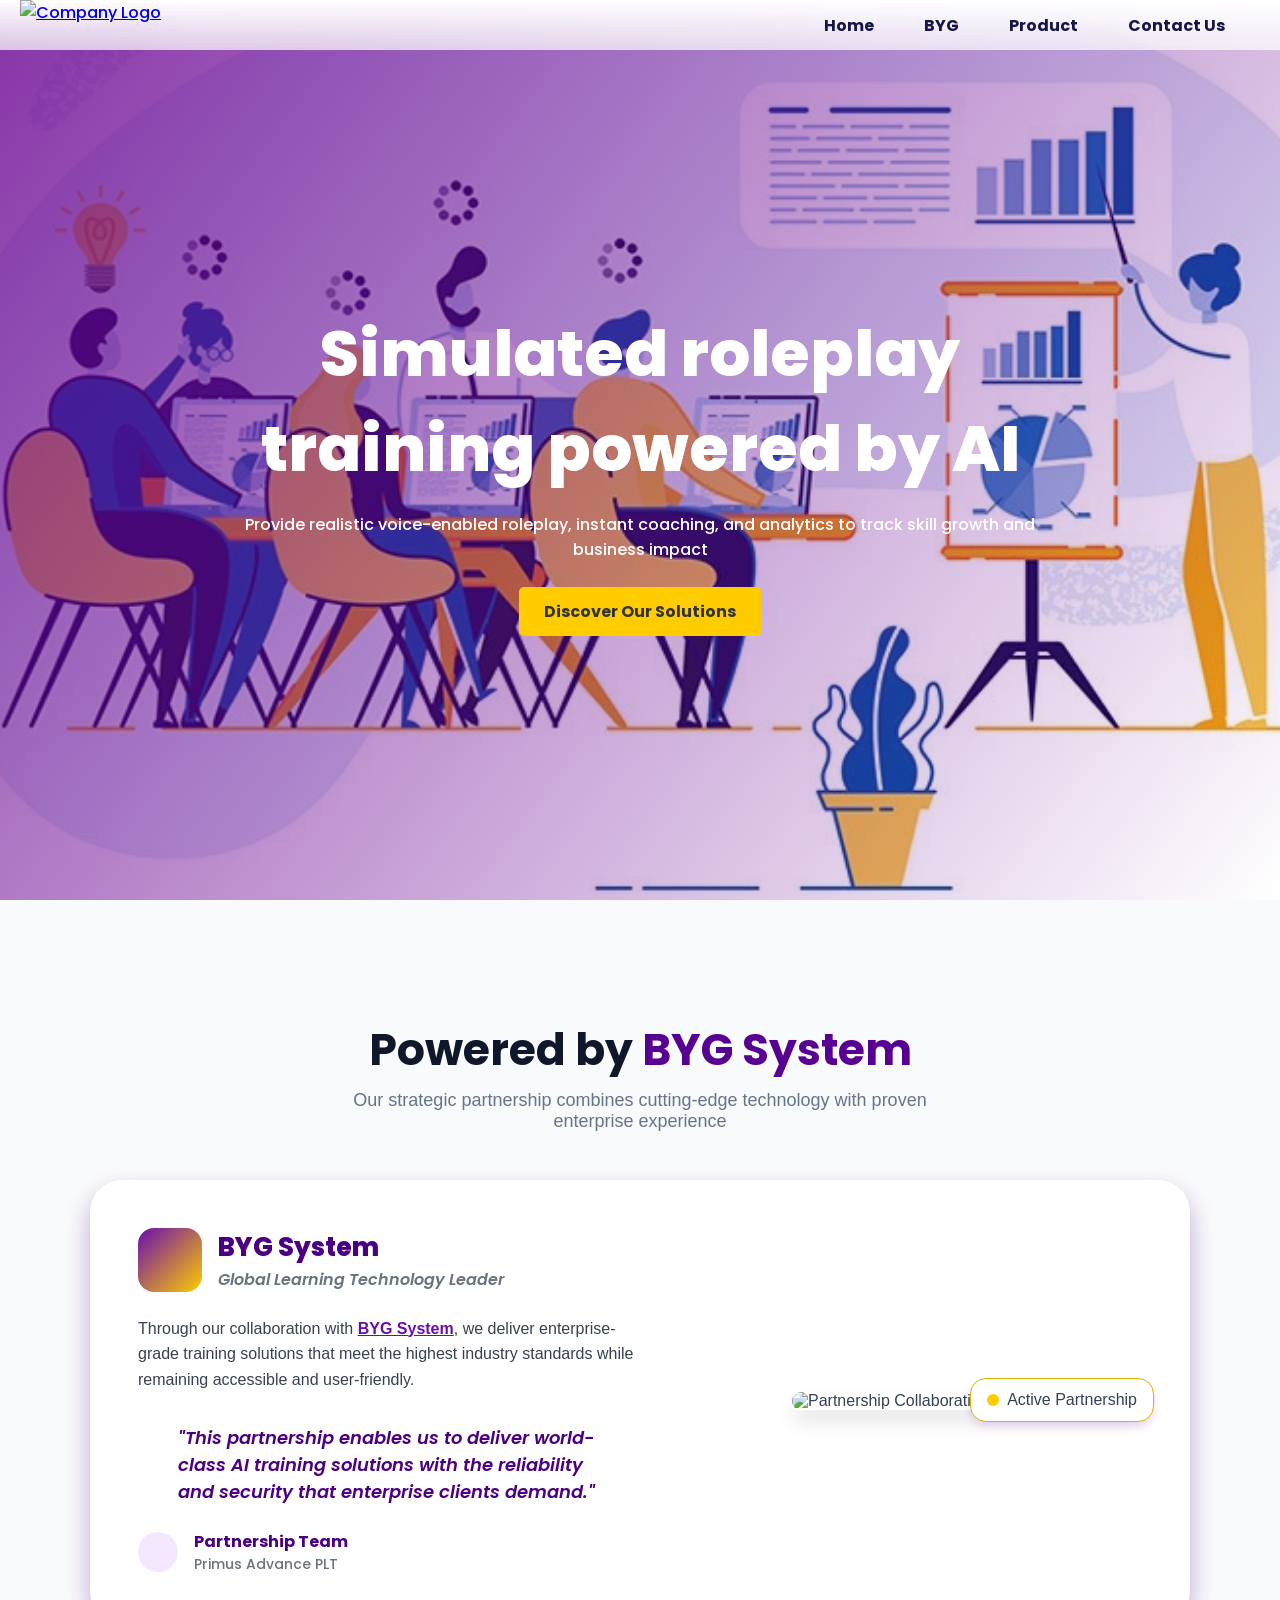
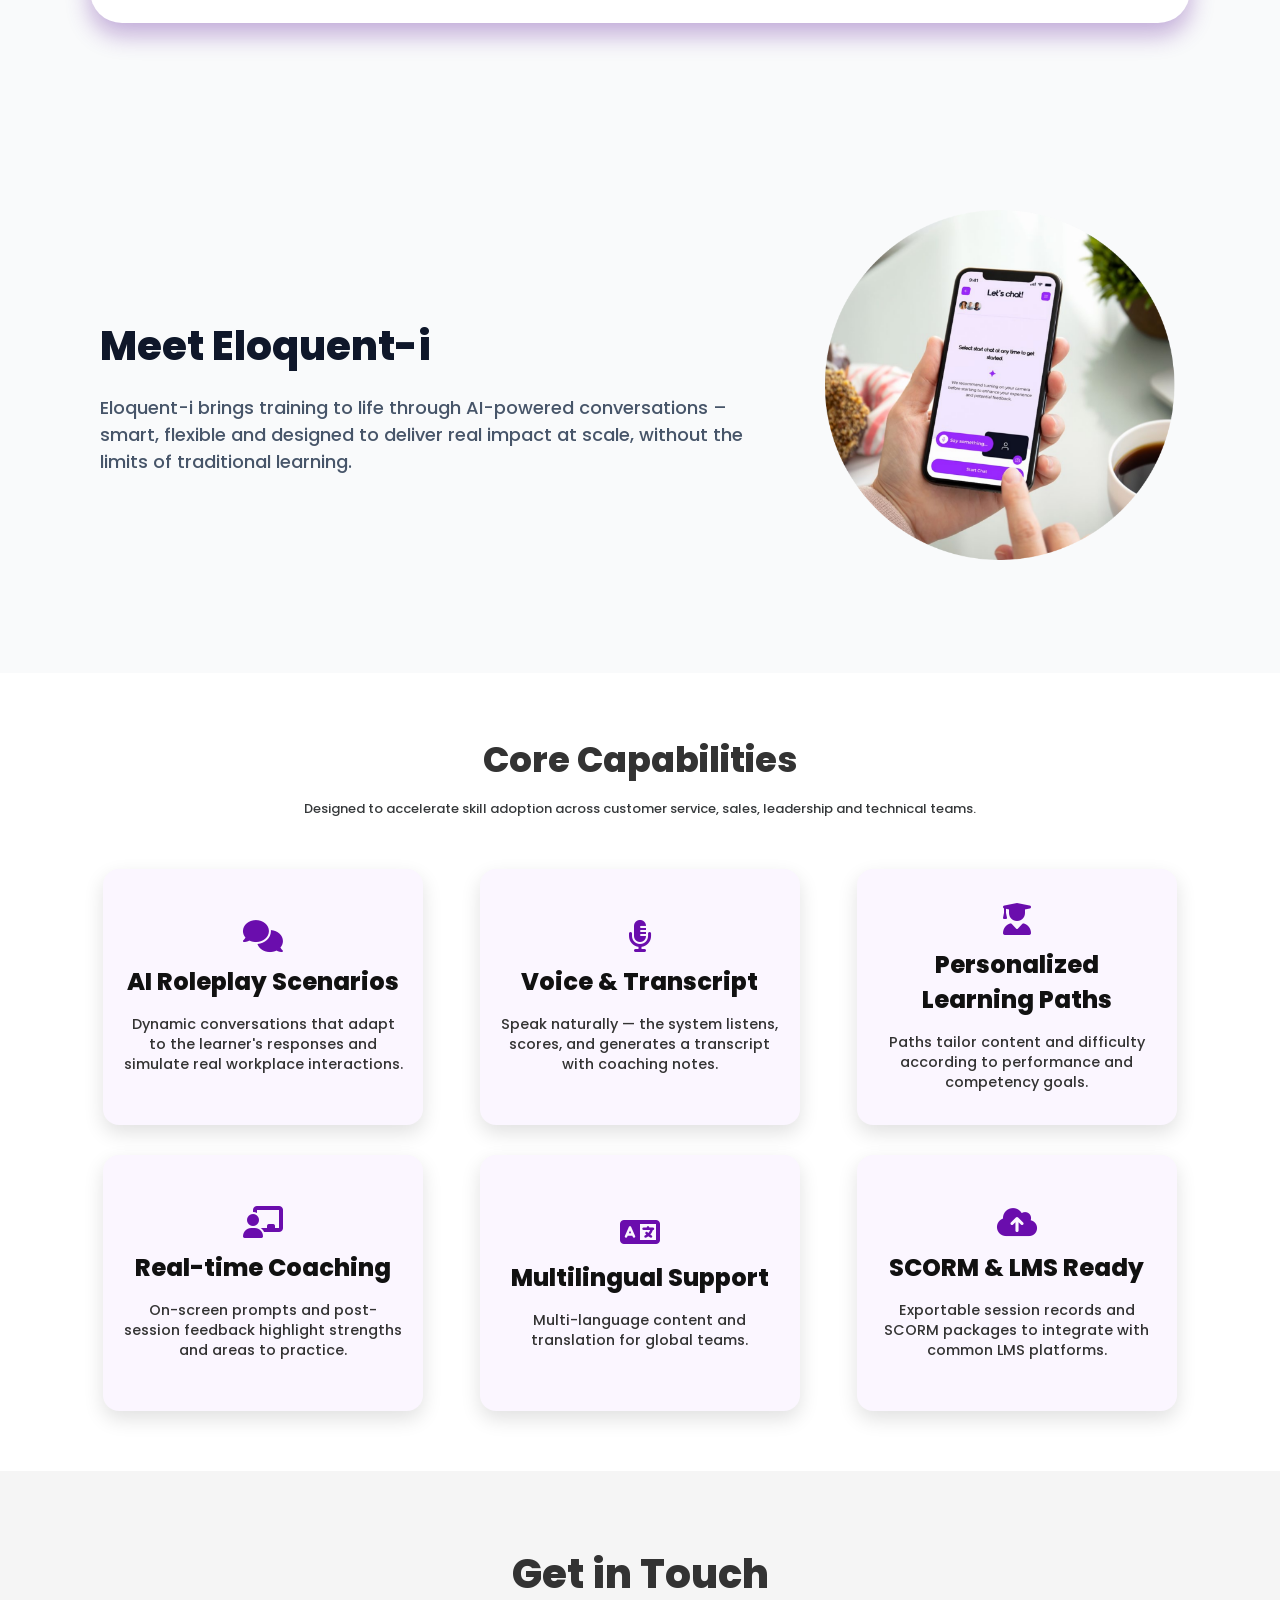
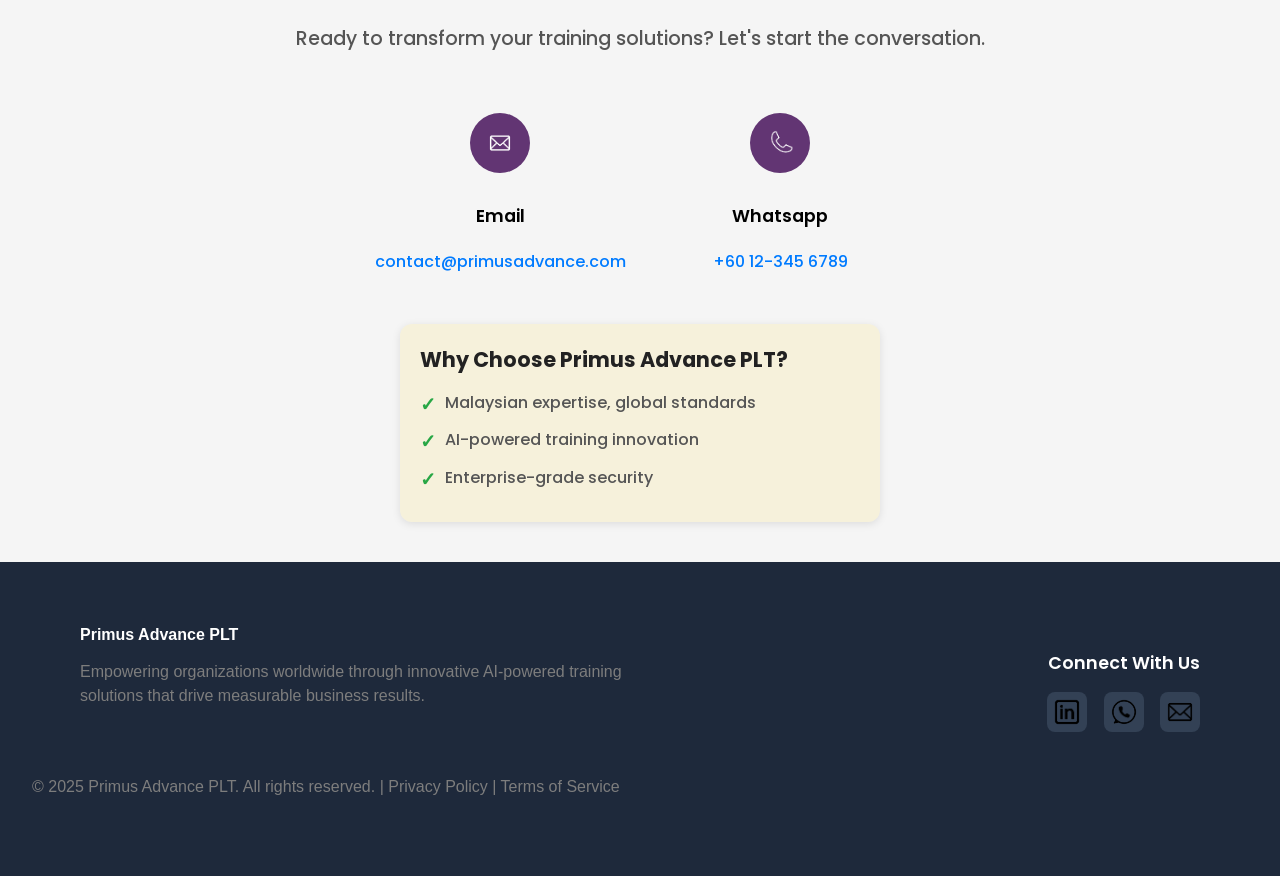
==== index.html @ 2e5776ec "Update" ====
<!DOCTYPE html>
<html lang="en">
<head>
    <meta charset="UTF-8">
    <meta name="viewport" content="width=device-width, initial-scale=1.0">
    <title>Your Company - eLearning Solutions</title>
    <link rel="stylesheet" href="home_styles.css">
    <link href="https://fonts.googleapis.com/css2?family=Poppins:wght@400;600&display=swap" rel="stylesheet">
    <link rel="stylesheet" href="https://cdnjs.cloudflare.com/ajax/libs/font-awesome/6.5.0/css/all.min.css">

</head>
<body>
    <!-- Navigation -->
    <nav class="navbar">
        <div class="logo">
            <a href="#">
            <img src="Images\primus_logo.png" alt="Company Logo">
            </a>
        </div>
        <ul class="nav-links">
            <li><a href="#home">Home</a></li>
            <li><a href="#partner">BYG</a></li>
            <li><a href="#product">Product</a></li>
            <li><a href="#contact">Contact Us</a></li>
        </ul>
        <div class="hamburger">
            <span></span>
            <span></span>
            <span></span>
        </div>
    </nav>


  <!-- Hero Section -->
    <header id="home" class="hero">
        <div class="hero-content">
            <h1>Simulated roleplay training powered by AI</h1>
            <p>Provide realistic voice-enabled roleplay, instant coaching, and analytics to track skill growth and business impact</p>
            <a href="#product" class="btn-primary">Discover Our Solutions</a>
        </div>
    </header>


    <!-- BYG partnership -->
  <section id="partner" class="partnership-section">
  <div class="container">
    <div class="header-content">
      <h2 class="title">Powered by <span class="highlight">BYG System</span></h2>
      <p class="description">Our strategic partnership combines cutting-edge technology with proven enterprise experience</p>
    </div>

    <div class="content-block">
      <div class="content-inner">
        <div class="partner-info">
          <div class="icon-circle">
            <i class="ri-global-line"></i>
          </div>
          <div>
            <h3 class="partner-name">BYG System</h3>
            <p class="partner-tagline">Global Learning Technology Leader</p>
          </div>
        </div>

        <p class="partner-text">
          Through our collaboration with
          <a target="_blank" rel="noopener noreferrer" href="https://bygsystems.com" class="partner-link">BYG System</a>, we deliver enterprise-grade training solutions that meet the highest industry standards while remaining accessible and user-friendly.
        </p>

        <div class="testimonial">
          <blockquote class="testimonial-text">
            "This partnership enables us to deliver world-class AI training solutions with the reliability and security that enterprise clients demand."
          </blockquote>

          <div class="testimonial-author">
            <div class="author-icon">
              <i class="ri-user-line"></i>
            </div>
            <div>
              <div class="author-name">Partnership Team</div>
              <div class="author-company">Primus Advance PLT</div>
            </div>
          </div>
        </div>
      </div>

      <div class="image-block">
        <img
          src="https://readdy.ai/api/search-image?query=Professional%203D%20illustration%20showing%20corporate%20handshake%20with%20floating%20technology%20icons%2C%20global%20network%20connections%2C%20modern%20office%20setting%2C%20clean%20white%20background%2C%20teal%20and%20navy%20color%20scheme%2C%20business%20partnership%20visualization%2C%20floating%20data%20streams%2C%20minimalist%20corporate%20style&amp;width=600&amp;height=500&amp;seq=partnership-corporate&amp;orientation=landscape"
          alt="Partnership Collaboration"
          class="partner-image"
        >
        <div class="active-partnership">
          <div class="pulse"></div>
          <span>Active Partnership</span>
        </div>
      </div>
    </div>
  </div>
</section>


<!-- Product Section-->
<section id="product" class="product section">
    <div class="container">
        <div class="product-descript">
            <div class="product-head">
                <h2>Meet Eloquent-i</h2>
            </div>
            <div class="product-sub">
                <p class="sub">Eloquent-i brings training to life through AI-powered conversations – smart, flexible and designed to deliver real impact at scale, without the limits of traditional learning.​</p>
            </div>
        </div>
       <div class="product-img-block">
            <img class="product-img" src="Images\eloquent-i.png" alt="eloquent-i">
       </div>
    </div>
</section>



  <!-- Services Section -->
  <!-- Add Font Awesome for icons -->
<section id="services" class="section services">
  <div class="container">
    <div class="service_head">
      <h2>Core Capabilities</h2>
      <p class="sub">Designed to accelerate skill adoption across customer service, sales, leadership and technical teams.</p>
    </div>
    <div class="features-grid">
      <article class="feature-card">
        <i class="fa-solid fa-comments icon"></i>
        <h3>AI Roleplay Scenarios</h3>
        <p>Dynamic conversations that adapt to the learner's responses and simulate real workplace interactions.</p>
      </article>

      <article class="feature-card">
        <i class="fa-solid fa-microphone-lines icon"></i>
        <h3>Voice & Transcript</h3>
        <p>Speak naturally — the system listens, scores, and generates a transcript with coaching notes.</p>
      </article>

      <article class="feature-card">
        <i class="fa-solid fa-user-graduate icon"></i>
        <h3>Personalized Learning Paths</h3>
        <p>Paths tailor content and difficulty according to performance and competency goals.</p>
      </article>

      <article class="feature-card">
        <i class="fa-solid fa-chalkboard-teacher icon"></i>
        <h3>Real-time Coaching</h3>
        <p>On-screen prompts and post-session feedback highlight strengths and areas to practice.</p>
      </article>

      <article class="feature-card">
        <i class="fa-solid fa-language icon"></i>
        <h3>Multilingual Support</h3>
        <p>Multi-language content and translation for global teams.</p>
      </article>

      <article class="feature-card">
        <i class="fa-solid fa-cloud-arrow-up icon"></i>
        <h3>SCORM & LMS Ready</h3>
        <p>Exportable session records and SCORM packages to integrate with common LMS platforms.</p>
      </article>
    </div>
  </div>
</section>


  <!-- Contact Section -->
<section id="contact" class="contact-section">
  <div class="container">

    <!-- Title -->
    <div class="contact-header">
      <h2 class="contact-title">Get in Touch</h2>
      <p class="contact-subtitle">Ready to transform your training solutions? Let's start the conversation.</p>
    </div>

    <div class="contact-content">

      <!-- Top: Icon + Contact Info -->
      <div class="contact-info-top">

        <!-- Email -->
        <div class="contact-item">
            <div class="contact-icon">
                <img src="Images\Email.png" alt="Contact Icon" class="mail-icon">
            </i>
          </div>
            <h3 class="contact-item-title">Email</h3>
            <a href="mailto:contact@primusadvance.com" class="contact-link">contact@primusadvance.com</a>
        </div>

        <!-- Phone -->
        <div class="contact-item">
            <div class="contact-icon">
                <img src="Images\Phone.png" alt="Phone Icon">
            </div>
            <h3 class="contact-item-title">Whatsapp</h3>
            <a href="Images\Whatsapp.png" class="contact-link">+60 12-345 6789</a>
        </div>
      </div>

      <!-- Bottom: Why Choose Card -->
      <div class="why-choose-card">
        <h3 class="why-choose-title">Why Choose Primus Advance PLT?</h3>
        <ul class="why-choose-list">
          <li>Malaysian expertise, global standards</li>
          <li>AI-powered training innovation</li>
          <li>Enterprise-grade security</li>
        </ul>
      </div>

    </div>
  </div>
</section>



<!-- Footer -->
<footer class="footer">
  <div class="footer-top">
    <div class="footer-left">
      <div class="company-name">Primus Advance PLT</div>
      <p class="company-desc">
        Empowering organizations worldwide through innovative AI-powered training solutions that drive measurable business results.
      </p>
    </div>

    <div class="footer-right">
      <h4 class="footer-title">Connect With Us</h4>
      <div class="social-links">
        <a target="_blank" href="https://linkedin.com/company/primusadvance" aria-label="LinkedIn">
          <img src="Images\LinkedIn.png" alt="LinkedIn" class="social-icon" />
        </a>
        <a target="_blank" href="https://wa.me/60123456789" aria-label="WhatsApp">
          <img src="Images\Whatsapp.png" alt="WhatsApp" class="social-icon" />
        </a>
        <a href="mailto:contact@primusadvance.com" aria-label="Email">
          <img src="Images\Email.png" alt="Email" class="social-icon" />
        </a>
      </div>
    </div>
  </div>

  <div class="footer-bottom">
    <p>© 2025 Primus Advance PLT. All rights reserved. | Privacy Policy | Terms of Service</p>
  </div>
</footer>

  <script>
    const hamburger = document.querySelector('.hamburger');
    const navLinks = document.querySelector('.nav-links');

    hamburger.addEventListener('click', () => {
    navLinks.classList.toggle('active');
    });

    document.querySelectorAll('.feature-card').forEach(card => {
        const learnMore = card.querySelector('.learn-more');
        const learnLess = card.querySelector('.learn-less');

        learnMore.addEventListener('click', e => {
        e.preventDefault();
        card.classList.add('flipped');
        });

        learnLess.addEventListener('click', e => {
        e.preventDefault();
        card.classList.remove('flipped');
        });
    });
    </script>

</body>
</html>
---- home_styles.css ----
:root{
  --purple: #6a0dad;
  --yellow: #ffcc00;
  --white: #ffffff;
  --grey-light: #f5f5f5;
  --grey-dark: #333333;

  --font-heading: 'Poppins', sans-serif;
  --font-body: 'Poppins', sans-serif;
  --card:#0b1220;
  --muted:#36393b;
  --glass: rgba(255,255,255,0.03);
  font-family: 'Poppins', 'Segoe UI', Tahoma, Geneva, Verdana, sans-serif;
}

body {
  font-family: var(--font-body);
  font-weight: 500;
  background-color: var(--white);
  color: var(--grey-dark);
  margin: 0;
}

h1, h2, h3, h4, h5, h6 {
  font-family: var(--font-heading);
  font-weight: 800;
}

p {
  font-weight: 500;
}


.navbar {
  position: fixed;
  top: 0;
  left: 0;
  width: 100%;
  background: linear-gradient(180deg, rgba(255, 255, 255, 1.0), rgba(255, 255, 255, 0.7));
  backdrop-filter: blur(3px);
  padding: 0px 20px;
  display: flex;
  align-items: center;
  justify-content: space-between; /* space between logo & menu */
  z-index: 1000;
}

/* Logo styles */
.logo img {
  height: 50px; /* adjust size */
  display: block;
}

/* Navigation links */
.nav-links {
  list-style: none;
  display: flex;
  padding-right: 50px;
  margin: 0px;
}

.nav-links li {
  margin-left: 10px;
  margin-right: 10px;
}

.nav-links a {
  color: rgb(21, 21, 71);
  text-decoration: none;
  font-weight: bold;
  transition: color 0.3s;
  
  display: inline-block;    /* or block */
  padding: 10px 15px;       /* increase clickable area */
  border-radius: 4px;       /* optional, for nicer hover */
}

.nav-links a:hover {
  color: #5537ff;
}

.hamburger {
  display: none;
  flex-direction: column;
  cursor: pointer;
  gap: 5px;
}

.hamburger span {
  display: block;
  width: 50px;
  height: 3px;
  background-color: rgb(21, 21, 71);
  border-radius: 2px;
}

.hero {
  height: 100vh; /* Full screen height */
  background: url('Images/header.jpg') no-repeat center center/cover; /* Background image */
  display: flex;
  align-items: center; /* Center vertically */
  justify-content: center; /* Center horizontally */
  text-align: center;
  position: relative;
  color: white;
}

/* Optional: dark overlay to make text stand out */
.hero::before {
  content: "";
  position: absolute;
  top: 0; left: 0;
  width: 100%;
  height: 100%;
  background: linear-gradient(127deg, rgba(104, 0, 145, 0.8), rgba(255, 255, 255, 0)); /* semi-transparent black */
}

/* Content inside hero */
.hero-content {
  position: relative; /* so it appears above the overlay */
  z-index: 1;
  max-width: 800px;
  padding: 20px;
}

.hero h1 {
  font-size: 4rem;
  margin-bottom: 15px;
}

.hero p {
  font-size: 1.0rem;
  margin-bottom: 25px;
}

.btn-primary {
  display: inline-block;
  padding: 12px 25px;
  background: #ffcc00;
  color: #333;
  font-weight: bold;
  text-decoration: none;
  border-radius: 5px;
  transition: background 0.3s;
}

.btn-primary:hover {
  background: #ffdb4d;
}

.section {
  padding: 60px 40px;
}

.partnership-section {
  padding: 5rem 2rem;
  background-color: #f9fafb; /* light gray */
  font-family: Arial, sans-serif;
  color: #334155; /* slate-700 */
}

.container {
  max-width: 1100px;
  margin: 0 auto;
}

.header-content {
  text-align: center;
  margin-bottom: 3rem;
}

.title {
  font-size: 2.75rem;
  font-weight: 700;
  color: #0f172a; /* slate-900 */
  margin-bottom: 0.5rem;
}

.highlight {
  color: #570091; /* teal-500 */
}

.description {
  font-size: 1.125rem;
  color: #64748b; /* slate-500 */
  max-width: 600px;
  margin: 0 auto;
}

.content-block {
  background: white;
  border-radius: 2rem;
  box-shadow: 0 12px 24px rgba(79, 5, 144, 0.32);
  padding: 3rem;
  
  display: flex;           /* Make children align horizontally */
  gap: 3rem;
  align-items: center;     /* Vertically center items */
  justify-content: space-between;
  flex-wrap: wrap;         /* Wrap on smaller screens */
  transition: transform 0.3s ease, box-shadow 0.3s ease
}

.content-inner {
  flex: 1 1 60%;           /* Text side: take about 55% width */
  min-width: 300px;        /* Prevent too narrow */
}

.content-block:hover {
  transform: translateY(-10px);
  box-shadow: 0 20px 40px rgba(255, 201, 8, 0.3);
}

/* Partner Info */
.partner-info {
  display: flex;
  align-items: center;
  gap: 1rem;
  margin-bottom: 1.5rem;
  font-family: 'Poppins', sans-serif;
}

.icon-circle {
  background: linear-gradient(135deg, #6a0dad 0%, #ffcc00 100%); /* Purple to Yellow gradient */
  color: white;
  border-radius: 1rem;
  width: 64px;
  height: 64px;
  display: flex;
  align-items: center;
  justify-content: center;
  font-size: 1.75rem;
}

.partner-name {
  font-weight: 800; /* thicker font */
  font-size: 1.6rem;
  color: #4b0082; /* deep purple */
  margin: 0;
}

.partner-tagline {
  margin: 0;
  color: #6b7280; /* greyish */
  font-weight: 600;
  font-style: italic;
}

/* Text */
.partner-text {
  color: #374151; /* dark grey */
  font-size: 1rem;
  line-height: 1.6;
  max-width: 500px;
  font-weight: 500;
}

.partner-link {
  color: var(--purple); /* bright yellow */
  font-weight: 700;
  text-decoration: underline;
  transition: color 0.3s ease;
}

.partner-link:hover {
  color: var(--yellow); /* darker yellow on hover */
}

/* Testimonial */
.testimonial {
  margin-top: 2rem;
  max-width: 500px;
  font-family: 'Poppins', sans-serif;
}

.testimonial-text {
  font-style: italic;
  font-size: 1.125rem;
  color: #4b0082;
  margin-bottom: 1.5rem;
  font-weight: 600;
}

.testimonial-author {
  display: flex;
  align-items: center;
  gap: 1rem;
}

.author-icon {
  width: 40px;
  height: 40px;
  background-color: #f3e8ff; /* pale purple */
  border-radius: 50%;
  color: #6a0dad;
  display: flex;
  align-items: center;
  justify-content: center;
  font-size: 1.25rem;
}

.author-name {
  font-weight: 700;
  color: #4b0082;
}

.author-company {
  color: #6b7280;
  font-size: 0.875rem;
  font-weight: 500;
}

/* Image block */
.image-block {
  flex: 1 1 40%;           /* Image side: about 40% width */
  max-width: 350px;
  position: relative;
  border-radius: 2rem;
  box-shadow: 0 12px 20px rgba(0,0,0,0.1);
}


.partner-image {
  width: 100%;
  height: auto;
  display: block;
  object-fit: cover;
  border-radius: 2rem;
}

/* Active partnership badge */
.active-partnership {
  position: absolute;
  bottom: -12px;
  right: -12px;
  background: white;
  border-radius: 1rem;
  border: 1px solid #d8b600; /* yellowish border */
  padding: 0.75rem 1rem;
  display: flex;
  align-items: center;
  gap: 0.5rem;
  box-shadow: 0 4px 8px rgba(106, 13, 173, 0.15);
}

.pulse {
  width: 12px;
  height: 12px;
  background-color: #ffcc00; /* yellow pulse */
  border-radius: 50%;
  animation: pulse 2s infinite;
}


@keyframes pulse {
  0%, 100% {
    transform: scale(1);
    opacity: 1;
  }
  50% {
    transform: scale(1.6);
    opacity: 0.6;
  }
}

.product.section {
  height: 50vh; /* half viewport height */
  display: flex;
  align-items: center; /* vertically center content */
  background: #f9fafb; /* light background for contrast */
  color: #1f2937; /* dark slate */
}

.product .container {
  display: flex;
  width: 90%;
  max-width: 1100px;
  margin: 0 auto;
  gap: 2rem;
  height: 100%;
  align-items: center;
}

/* Description on the left */
.product-descript {
  flex: 1;
}

.product-head h2 {
  font-size: 2.5rem;
  margin-bottom: 0.75rem;
  color: #0f172a;
}

.product-sub .sub {
  font-size: 1.125rem;
  color: #475569;
  line-height: 1.5;
  text-align: left;
}

/* Image on the right */
.product-img {
  flex: 1;
  max-height: 350px;
  object-fit: contain;
  border-radius: 1rem;

  width: 100%;      /* Make image take full container width */
  height: auto;     /* Maintain aspect ratio */
}

/* Responsive for smaller screens */
@media (max-width: 768px) {
  .product-img {
    max-height: 200px;  /* Smaller max height on small screens */
    border-radius: 0.5rem;

  }

  /* If the container is flex, you might want to stack content vertically */
  .product-img-block {
    margin-top: 1rem;  /* spacing when stacked */
  }
}

.service_head{
  margin: 0px 15px 50px 15px
}
.services h2{font-size:35px;margin:0 0 6px;text-align: center;}
.sub{color:var(--muted);margin-bottom:18px;text-align: center;font-size: small;}
.features-grid {
  display: grid;
  grid-template-columns: repeat(3, 1fr);
  gap: 30px;
  justify-items: center;
}
/* Tablet */
@media (max-width: 1024px) {
  .features-grid {
    grid-template-columns: repeat(2, 1fr);
  }
}

/* Phone */
@media (max-width: 640px) {
  .features-grid {
    grid-template-columns: 1fr;
  }
}
.feature-card {
  width: 280px;
  aspect-ratio: 1 / 0.7;
  background: #fbf6ff;
  border-radius: 16px;
  box-shadow: 0 8px 20px rgba(0, 0, 0, 0.12);
  padding: 30px 20px;
  display: flex;
  flex-direction: column;
  justify-content: center;
  align-items: center;
  text-align: center;
  user-select: none;
  cursor: default;
  transition: box-shadow 0.3s ease, transform 0.3s ease;
}

.feature-card:hover {
  background: linear-gradient(127deg, #e2c3fcae, rgba(248, 237, 255, 0.582));
  box-shadow: 0 12px 28px rgba(0, 0, 0, 0.2);
  transform: translateY(-8px);
}

.icon {
  font-size: 2rem;
  color: #6a0dad; /* Purple tone to match your theme */
  margin-bottom: 12px;
}

.feature-card h3 {
  margin: 0 0 15px 0;
  font-size: 1.5rem;
  color: #111;
}

.feature-card p {
  margin: 0;
  font-size: 0.9rem;
  color: #333;
  line-height: 1.4;
}

.process ol {
  max-width: 600px;
  margin: 0 auto;
}
.contact-section {
  color: #333;
  padding: 40px 0px;
  width:100%;
  margin: 0;
  background-color: #f5f5f5;
}

.contact-header {
  text-align: center;
  margin-bottom: 40px;
}

.contact-title {
  font-size: 2.5rem;
  margin-bottom: 10px;
}

.contact-subtitle {
  font-size: 1.2rem;
  color: #555;
}

.contact-content {
  display: flex;
  flex-direction: column;
  gap: 30px;
}

/* Top: Icon + Contact Info */
.contact-info-top {
  display: flex;
  align-items: center;
  gap: 40px;
  flex-wrap: wrap;
  justify-content: center;
}

.contact-main-icon {
  width: 80px;
  height: 80px;
  border-radius: 50%;
  object-fit: cover;
  border: 3px solid #ccc;
}

/* Contact items inline */
.contact-item {
  display: flex;
  align-items: center;
  gap: 15px;
  min-width: 200px;
}

.contact-item {
  display: flex;
  flex-direction: column;
  align-items: center; /* centers everything horizontally */
  text-align: center;
  padding: 20px;
  border-radius: 10px;
  width: 200px; /* optional fixed width */
}

.contact-icon {
  background-color: #3a004fc8; /* match card bg */
  display: flex;
  justify-content: center;
  align-items: center;
  width: 60px;
  height: 60px;
  border-radius: 50%;
  margin-bottom: 10px;
}

.contact-icon img {
  width: 50px;
  height: 50px;
}

.contact-item-title {
  margin: 5px 0;
  font-weight: 600;
  font-size: 1.1rem;
  color: rgb(0, 0, 0);
}

.contact-link {
  color: #007BFF;
  text-decoration: none;
  font-weight: 500;
}

.contact-link:hover {
  text-decoration: underline;
}



/* Bottom: Why choose card */
.why-choose-card {
  background: #ffcc001b;
  border-radius: 12px;
  padding: 20px;
  box-shadow: 0 2px 8px rgba(0,0,0,0.1);
  width: 40%;
  position: relative;
  align-self: center;
}

.why-choose-title {
  margin-top: 0;
  margin-bottom: 15px;
  font-size: 1.3rem;
  font-weight: 700;
  color: #222;
}

.why-choose-list {
  list-style: none;
  padding-left: 0;
  margin: 0;
  font-size: 1rem;
  color: #555;
  line-height: 1.6;
}

.why-choose-list li {
  margin-bottom: 12px;
  position: relative;
  padding-left: 25px;
}

.why-choose-list li::before {
  content: "✓";
  position: absolute;
  left: 0;
  top: 0;
  color: #28a745;
  font-weight: bold;
  font-size: 1.2rem;
}

/* Responsive */
@media (max-width: 768px) {
  .contact-info-top {
    flex-direction: column;
    align-items: center;
  }
}



.footer {
  background-color: #1e293b; /* dark slate */
  color: white;
  padding: 4rem 2rem;
  font-family: Arial, sans-serif;
}

.footer-top {
  display: flex;
  justify-content: space-between;
  align-items: flex-start;
  max-width: 1200px;
  margin: 0 3rem 2rem 3rem;
  gap: 2rem;
}

.footer-left {
  max-width: 600px;
}

.company-name {
  font-size: 1rem;
  font-weight: bold;
  margin-bottom: 0.75rem;
}

.company-desc {
  color: #94a3b8; /* lighter slate */
  line-height: 1.5;
}

.footer-right {
  text-align: right;
}

.footer-title {
  font-size: 1.1rem;
  font-weight: 600;
  margin-bottom: 1rem;
}

.social-links a {
  display: inline-flex;
  align-items: center;
  justify-content: center;
  width: 40px;
  height: 40px;
  margin-left: 0.75rem;
  background-color: #334155; /* slate-700 */
  border-radius: 8px;
  color: white;
  text-decoration: none;
  font-size: 1.25rem;
  transition: background-color 0.3s;
}

.social-links a:hover {
  background-color: #6a0dad; /* purple */
  color: white;
}

.social-icon {
  width: 60px;       /* smaller icon to fit inside the 40x40 box */
  height: 60px;
  object-fit: contain;
  filter: invert(1); /* white icons inside dark background */
}

  .footer p{
    color:#7d7d7d;
  }

/* Responsive fixes for smaller devices */
@media (max-width: 1024px) {
  .footer-top {
    flex-direction: column;
    align-items: center;
    margin: 0 1rem 2rem 1rem;
  }
  .footer-right {
    text-align: center;
    width: 100%;
  }
}

@media (max-width: 640px) {
  .footer-left, .footer-right {
    max-width: 100%;
    text-align: center;
  }
  .company-name {
    font-size: 0.9rem;
  }
  .footer-title {
    font-size: 1rem;
  }
  .social-links a {
    width: 35px;
    height: 35px;
    font-size: 1rem;
  }
}

/* Responsive tweaks added for mobile and tablet below */

/* Tablet screens */
@media (max-width: 1024px) {


  /* Hero text size smaller */
  .hero h1 {
    font-size: 3rem;
  }
  .hero p {
    font-size: 0.9rem;
  }

  /* Content block stacks vertically */
  .content-block {
    flex-direction: column;
    padding: 2rem;
  }
  .content-inner, .image-block {
    flex: unset;
    max-width: 100%;
  }
  .image-block {
    max-width: 100%;
    margin-top: 1.5rem;
  }

  /* Partnership section padding */
  .partnership-section {
    padding: 3rem 1.5rem;
  }

  /* Features grid 2 columns */
  .features-grid {
    grid-template-columns: repeat(2, 1fr);
  }

  /* Why choose card width */
  .why-choose-card {
    width: 60%;
  }

  /* Footer - stack footer top */
  .footer-top {
    flex-direction: column;
    align-items: center;
    margin: 0 1rem 2rem 1rem;
    gap: 1.5rem;
  }
  .footer-right {
    text-align: center;
    width: 100%;
  }
}

/* Mobile phones */
@media (max-width: 640px) {


  /* Hero text smaller */
  .hero h1 {
    font-size: 2.5rem;
  }
  .hero p {
    font-size: 0.85rem;
  }
  .hero-content {
    padding: 10px;
    max-width: 90%;
  }

  .title{
    font-size:2rem;
  }

  /* Content block stacks vertical */
  .content-block {
    flex-direction: column;
    padding: 1.5rem;
    gap: 1.5rem;
  }
  .content-inner, .image-block {
    flex: unset;
    max-width: 100%;
  }
  .image-block {
    max-width: 100%;
    margin-top: 1rem;
  }

  /* Partnership padding */
  .partnership-section {
    padding: 2rem 1rem;
  }

  .product-head h2{
    font-size: 2rem;
  }

  .product.section{
    height: 70vh;
  }

  /* Features grid 1 column */
  .features-grid {
    grid-template-columns: 1fr;
  }

  /* Feature card width */
  .feature-card {
    width: 90%;
  }

  /* Product image adjustments */
  .product-img {
    max-height: 180px;
    border-radius: 0.5rem;
  }

  /* Product container stack */
  .product .container {
    flex-direction: column;
    gap: 0.5rem;
  }

  /* Why choose card full width */
  .why-choose-card {
    width: 100%;
  }

  /* Contact content spacing */
  .contact-content {
    gap: 20px;
  }

.contact-title {
    font-size: 2.0rem;

}

.contact-subtitle {
    font-size: 1.0  rem;

}

  /* Contact info top stack vertically */
  .contact-info-top {
    flex-direction: column;
    align-items: center;
    gap: 20px;
  }

  /* Footer - stack items vertically, center */
  .footer-top {
    flex-direction: column;
    align-items: center;
    margin: 0 1rem 2rem 1rem;
    gap: 1rem;
  }
  .footer-left, .footer-right {
    max-width: 100%;
    text-align: center;
  }

  /* Reduce font sizes for footer */
  .company-name {
    font-size: 0.9rem;
  }
  .footer-title {
    font-size: 1rem;
  }
  .social-links a {
    width: 35px;
    height: 35px;
    font-size: 1rem;
  }

  .footer p{
    color:#7d7d7d;
  }
}



/* Scroll padding offset for fixed navbar on mobile */
@media (max-width: 640px) {
  html {
    scroll-padding-top: 70px; /* offset fixed navbar height */
  }
}


/* Responsive styles */
@media (max-width: 640px) {
  .nav-links {
    position: fixed;
    top: 70px; /* below navbar */
    right: 0;
    background: linear-gradient(180deg, rgba(255, 255, 255, 0.95), rgba(255, 255, 255, 0.85));
    backdrop-filter: blur(3px);
    width: 200px;
    flex-direction: column;
    padding: 20px;
    gap: 15px;
    transform: translateX(100%);
    transition: transform 0.3s ease-in-out;
    box-shadow: -2px 0 8px rgba(0,0,0,0.1);
    z-index: 999;
    border-left: 1px solid #ddd;
  }

  .nav-links.active {
    transform: translateX(0);
  }

  .nav-links li {
    margin: 0;
  }

  .hamburger {
    display: flex;
  }

  .nav-links a {
    width:100%;
  }
}
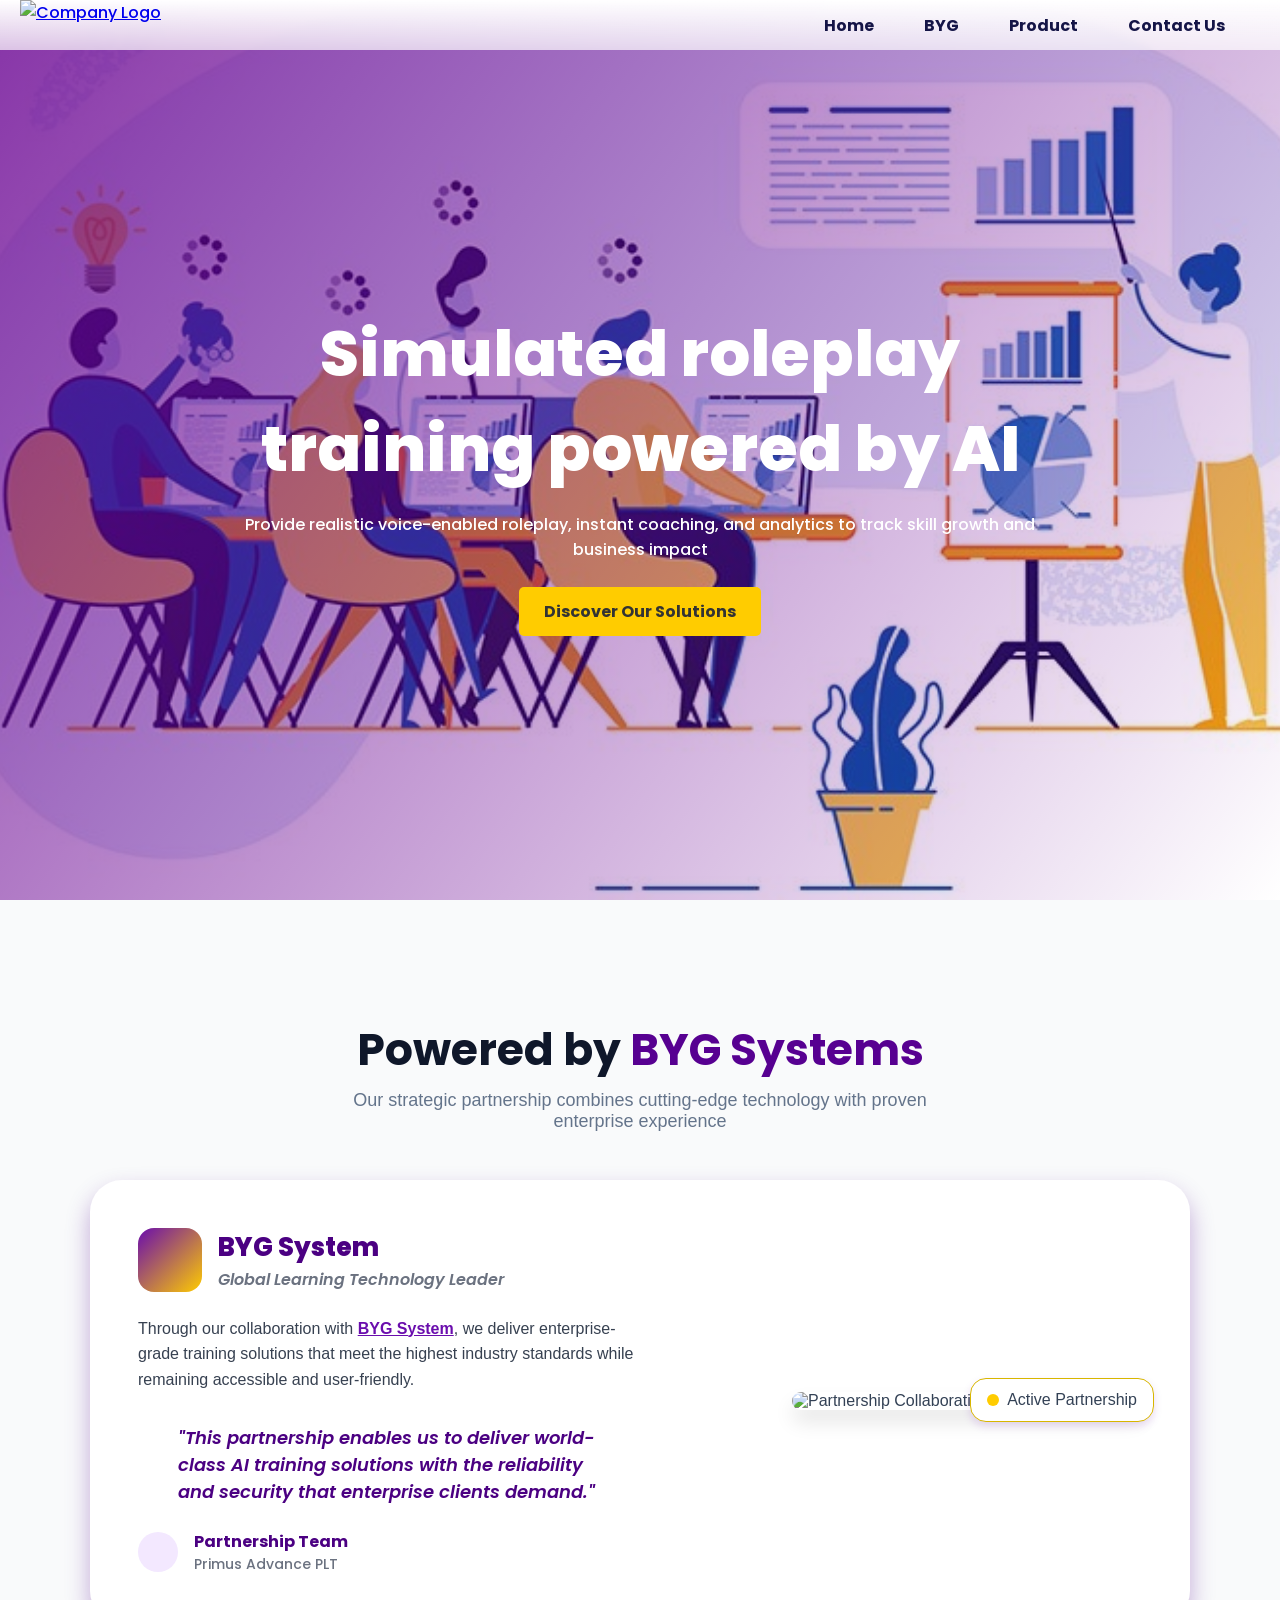
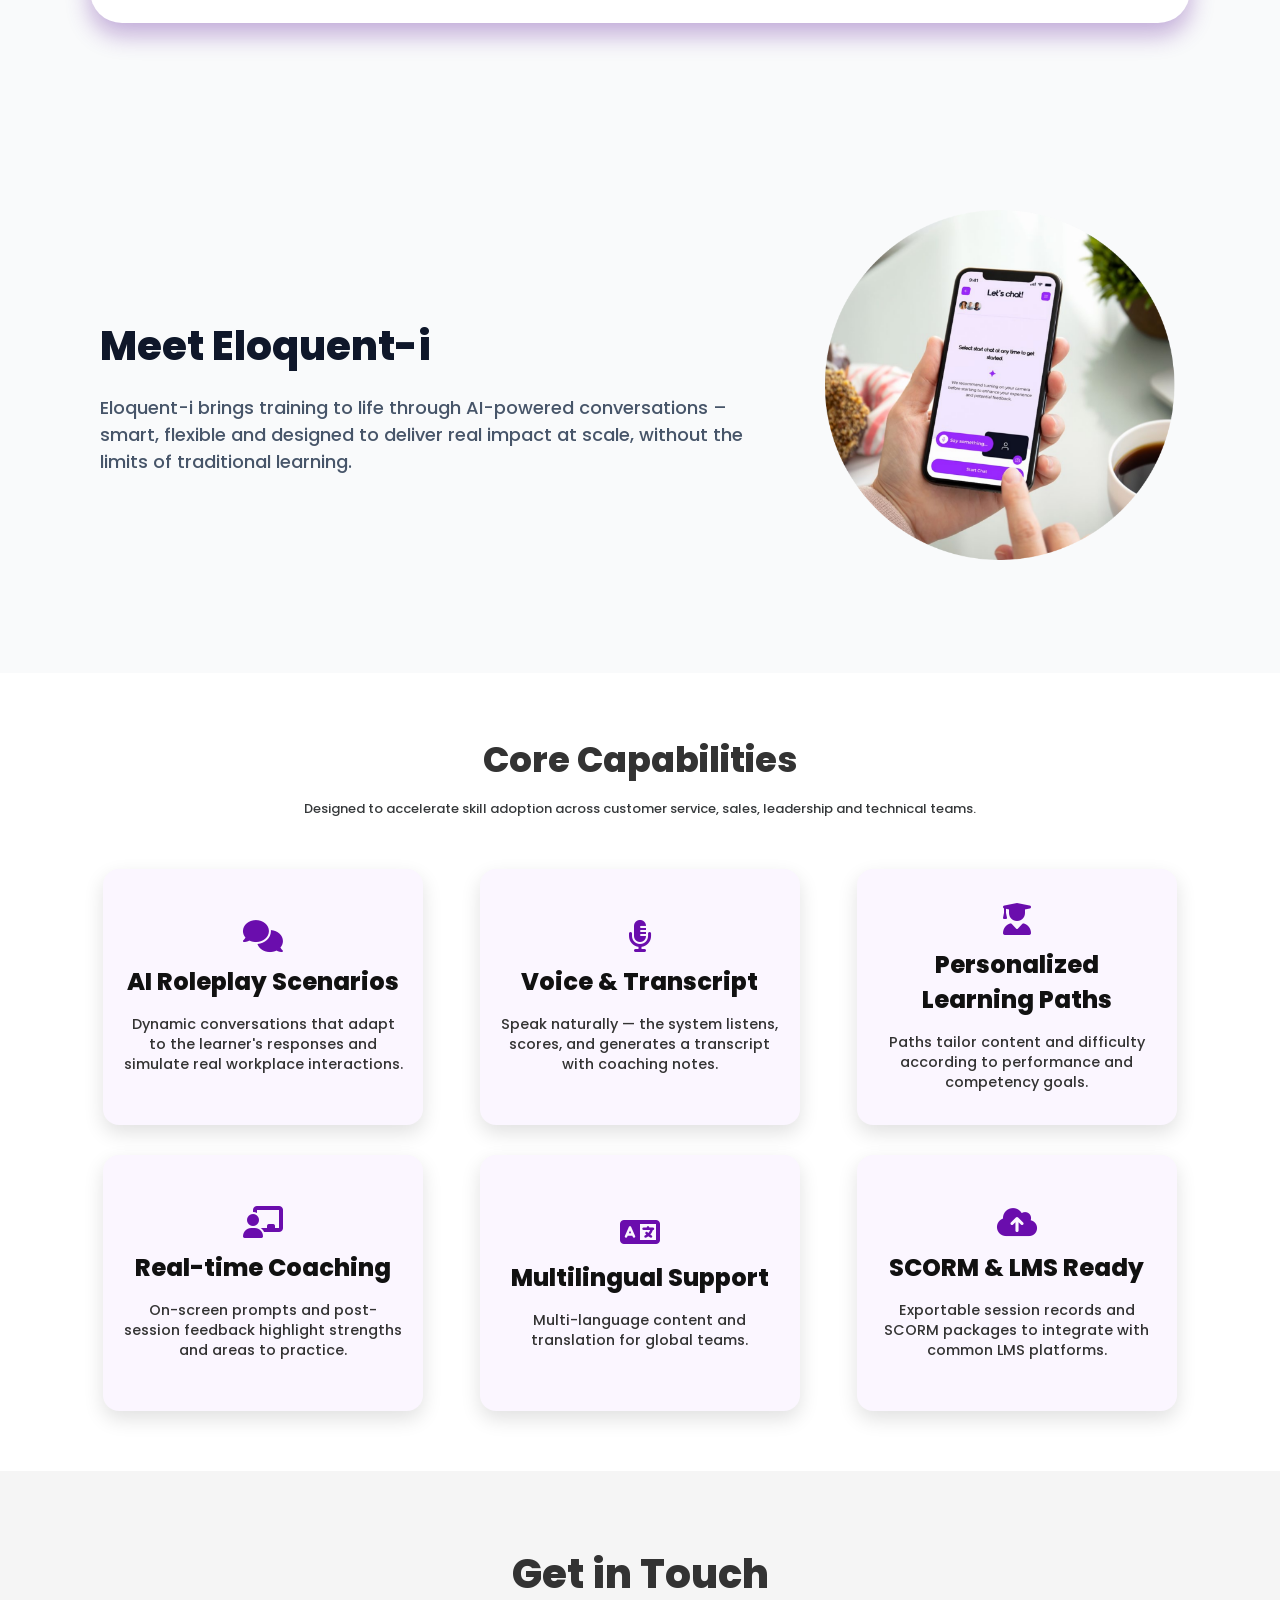
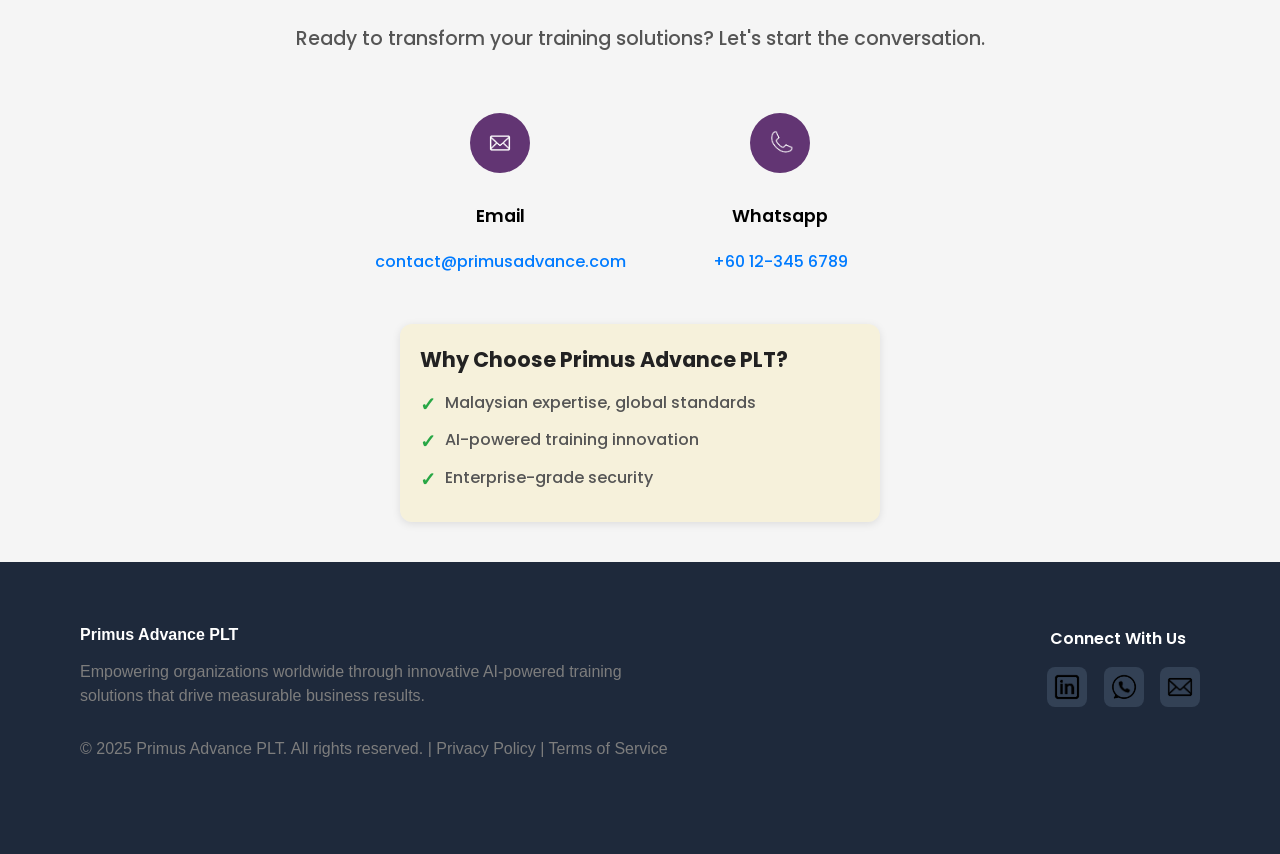
==== commit 1804cd9d: "Update" ====
--- a/index.html
+++ b/index.html
@@ -45,7 +45,7 @@
   <section id="partner" class="partnership-section">
   <div class="container">
     <div class="header-content">
-      <h2 class="title">Powered by <span class="highlight">BYG System</span></h2>
+      <h2 class="title">Powered by <span class="highlight">BYG Systems</span></h2>
       <p class="description">Our strategic partnership combines cutting-edge technology with proven enterprise experience</p>
     </div>
 
--- a/home_styles.css
+++ b/home_styles.css
@@ -663,6 +663,10 @@
   gap: 2rem;
 }
 
+.footer-bottom  {
+    margin: -1rem 3rem 2rem 3rem;
+  }
+
 .footer-left {
   max-width: 600px;
 }
@@ -682,9 +686,13 @@
   text-align: right;
 }
 
+
+
 .footer-title {
-  font-size: 1.1rem;
+  font-size: 1.0rem;
   font-weight: 600;
+  text-align: center;
+  margin-top: 0rem;
   margin-bottom: 1rem;
 }
 
@@ -800,6 +808,12 @@
     margin: 0 1rem 2rem 1rem;
     gap: 1.5rem;
   }
+
+  .footer-bottom  {
+    text-align: center;
+    align-items: center;
+  }
+
   .footer-right {
     text-align: center;
     width: 100%;
@@ -878,7 +892,7 @@
 
   /* Why choose card full width */
   .why-choose-card {
-    width: 100%;
+    width: 60%;
   }
 
   /* Contact content spacing */
@@ -913,6 +927,10 @@
   .footer-left, .footer-right {
     max-width: 100%;
     text-align: center;
+  }
+  .footer-bottom  {
+    text-align: center;
+    align-items: center;
   }
 
   /* Reduce font sizes for footer */
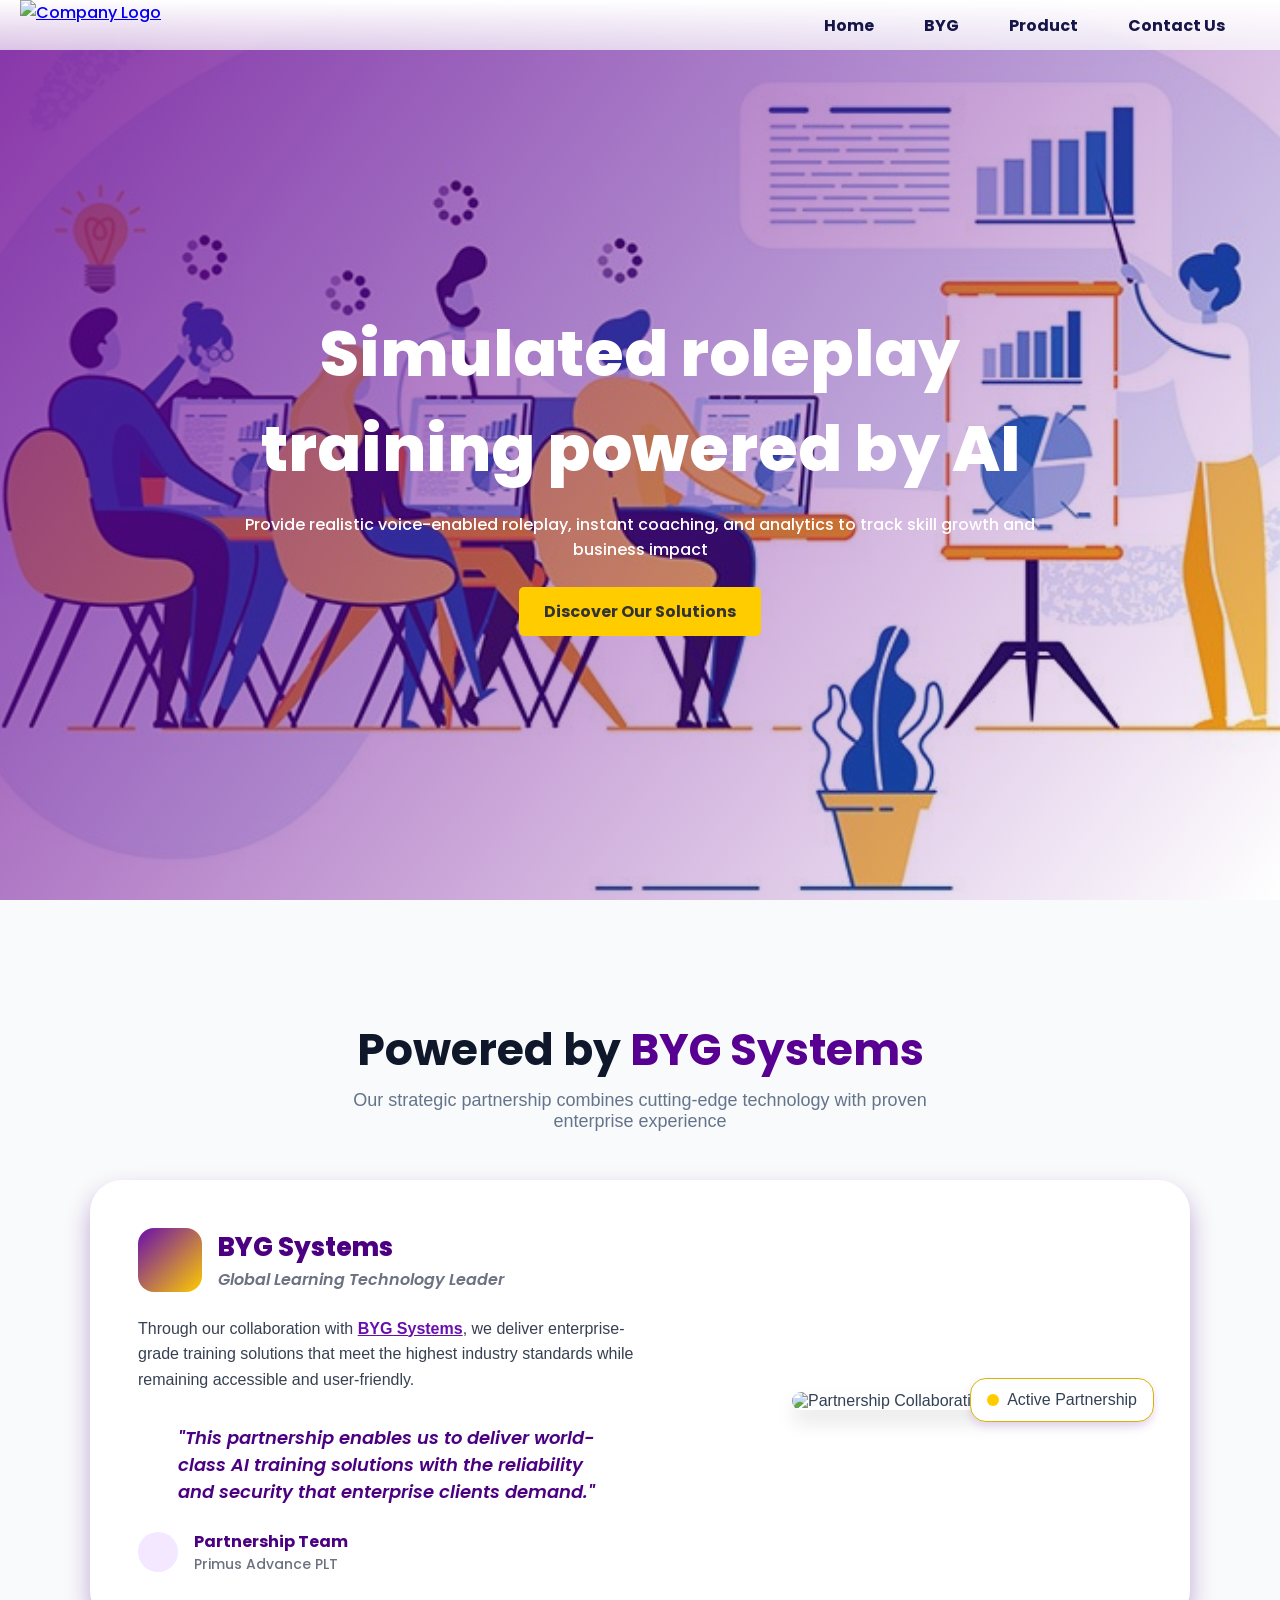
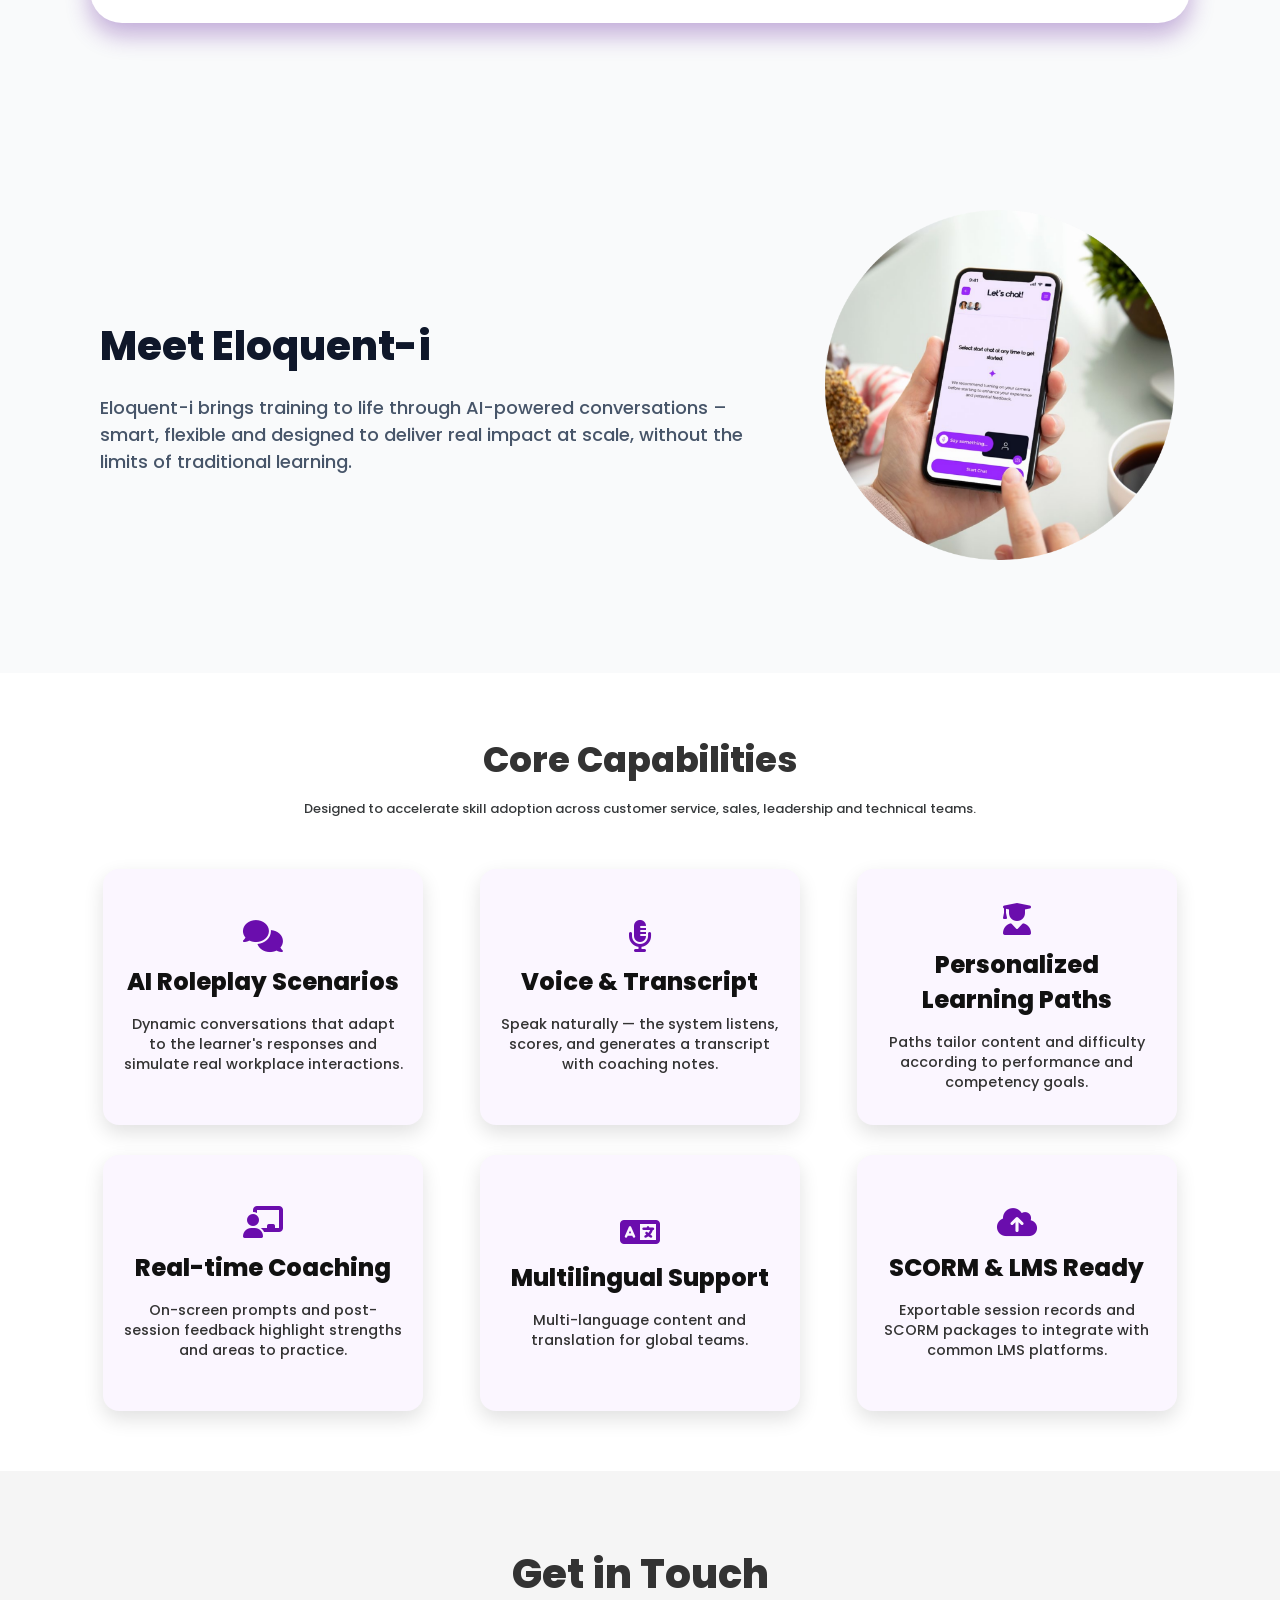
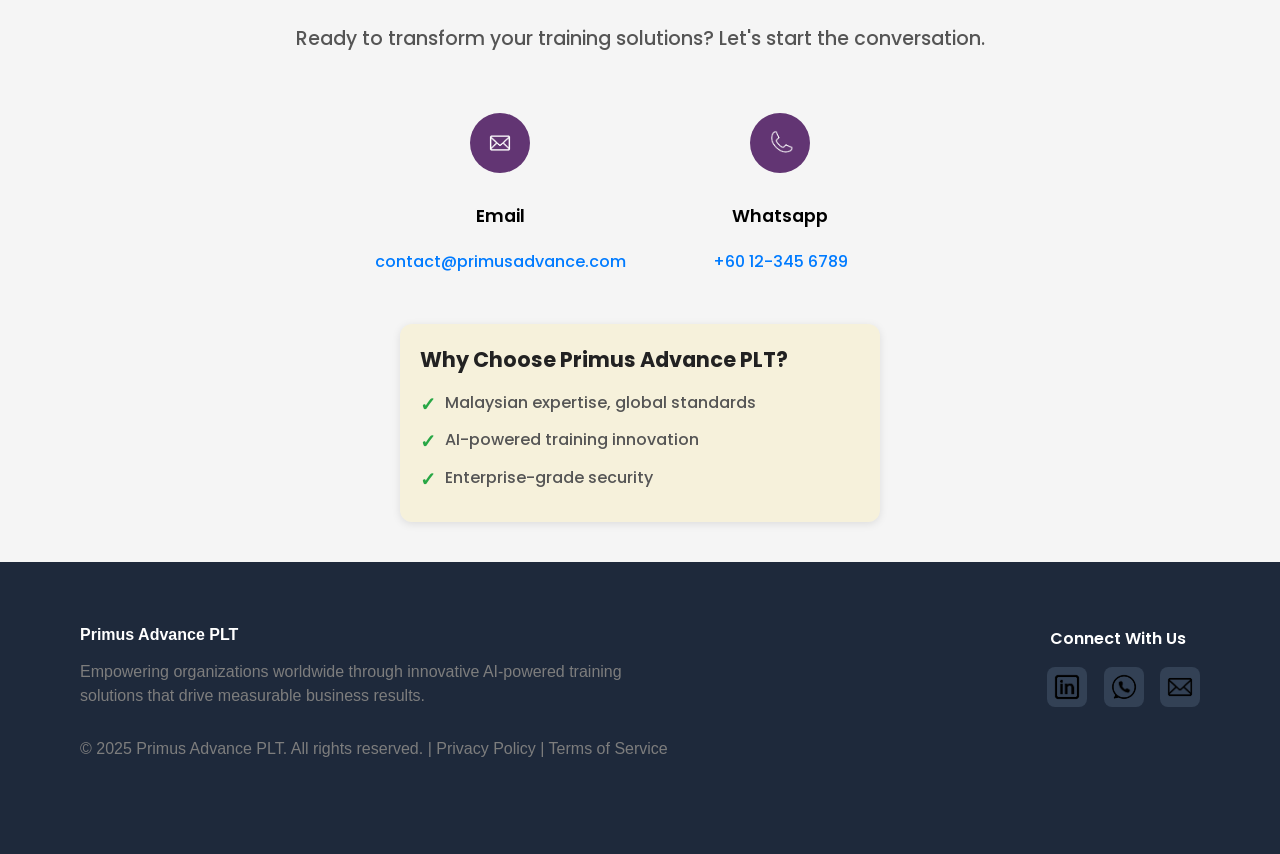
==== commit d77938dc: "Update" ====
--- a/index.html
+++ b/index.html
@@ -56,14 +56,14 @@
             <i class="ri-global-line"></i>
           </div>
           <div>
-            <h3 class="partner-name">BYG System</h3>
+            <h3 class="partner-name">BYG Systems</h3>
             <p class="partner-tagline">Global Learning Technology Leader</p>
           </div>
         </div>
 
         <p class="partner-text">
           Through our collaboration with
-          <a target="_blank" rel="noopener noreferrer" href="https://bygsystems.com" class="partner-link">BYG System</a>, we deliver enterprise-grade training solutions that meet the highest industry standards while remaining accessible and user-friendly.
+          <a target="_blank" rel="noopener noreferrer" href="https://bygsystems.com" class="partner-link">BYG Systems</a>, we deliver enterprise-grade training solutions that meet the highest industry standards while remaining accessible and user-friendly.
         </p>
 
         <div class="testimonial">
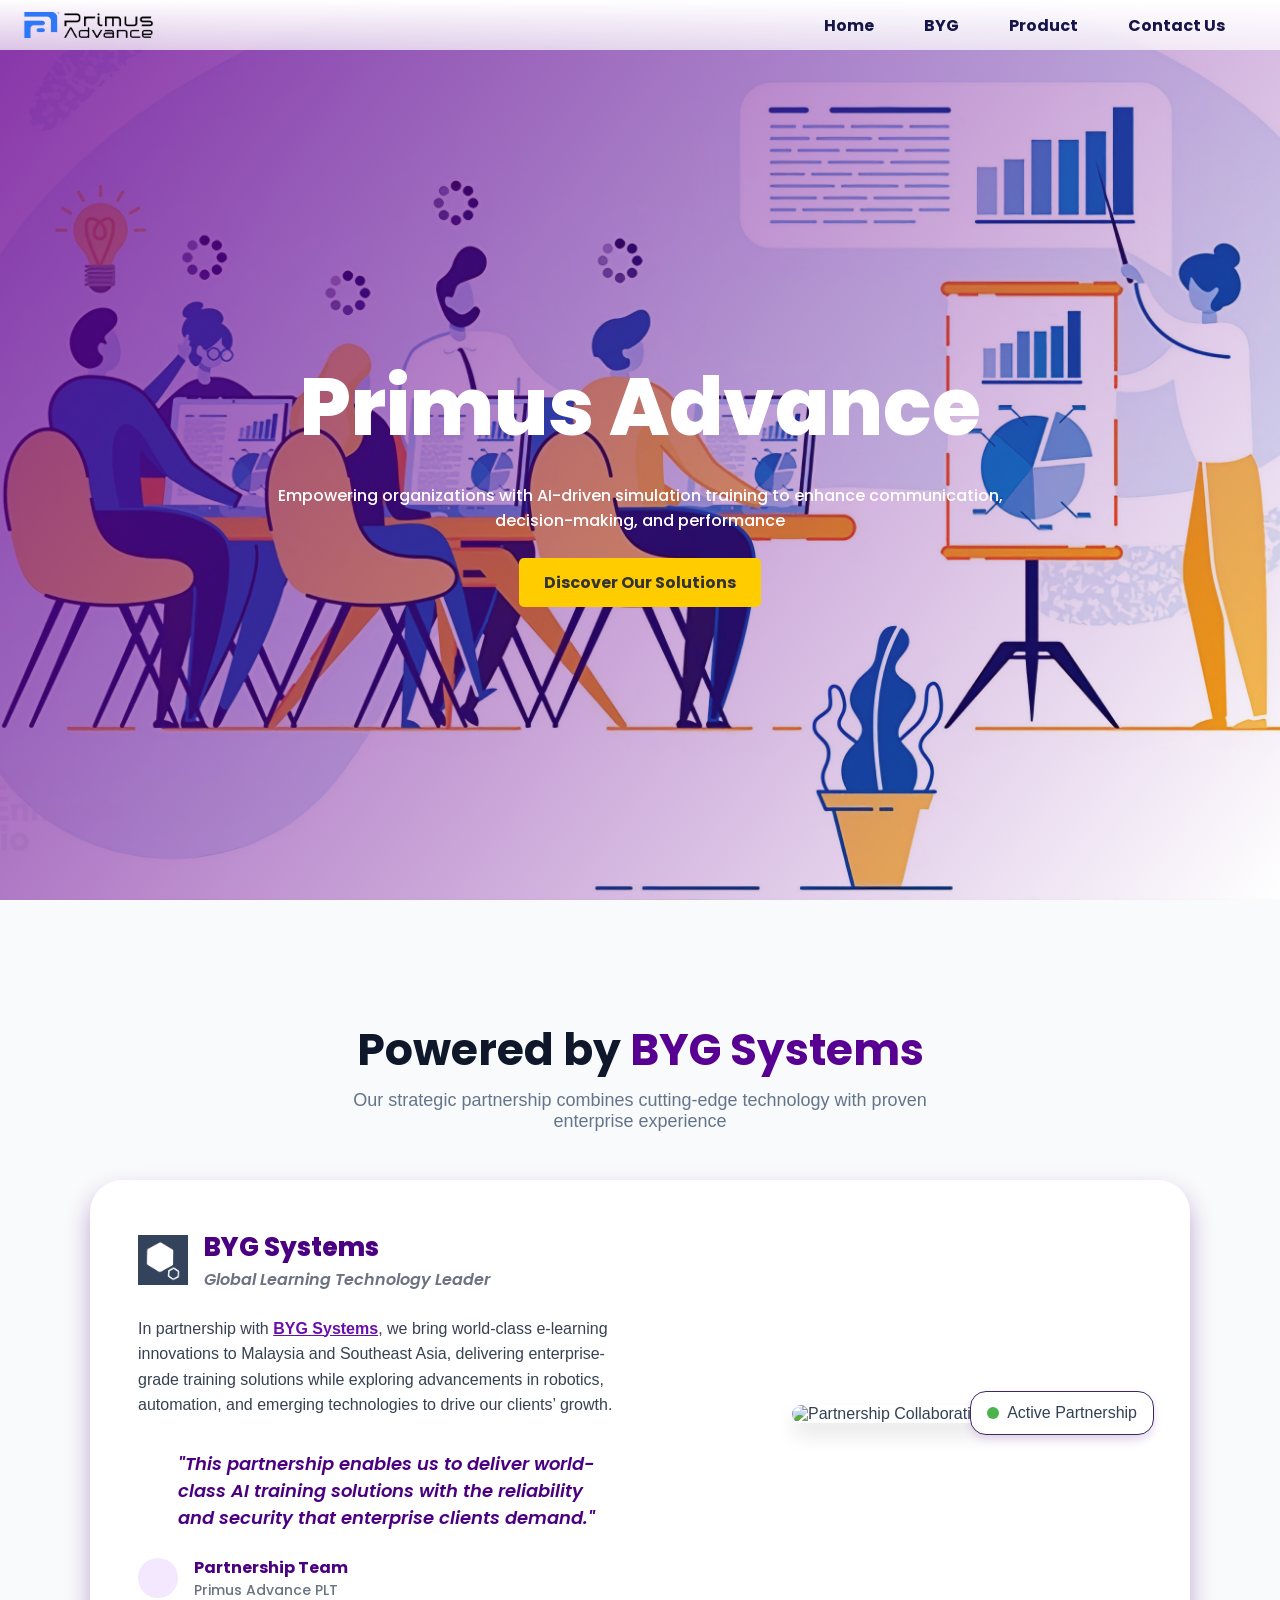
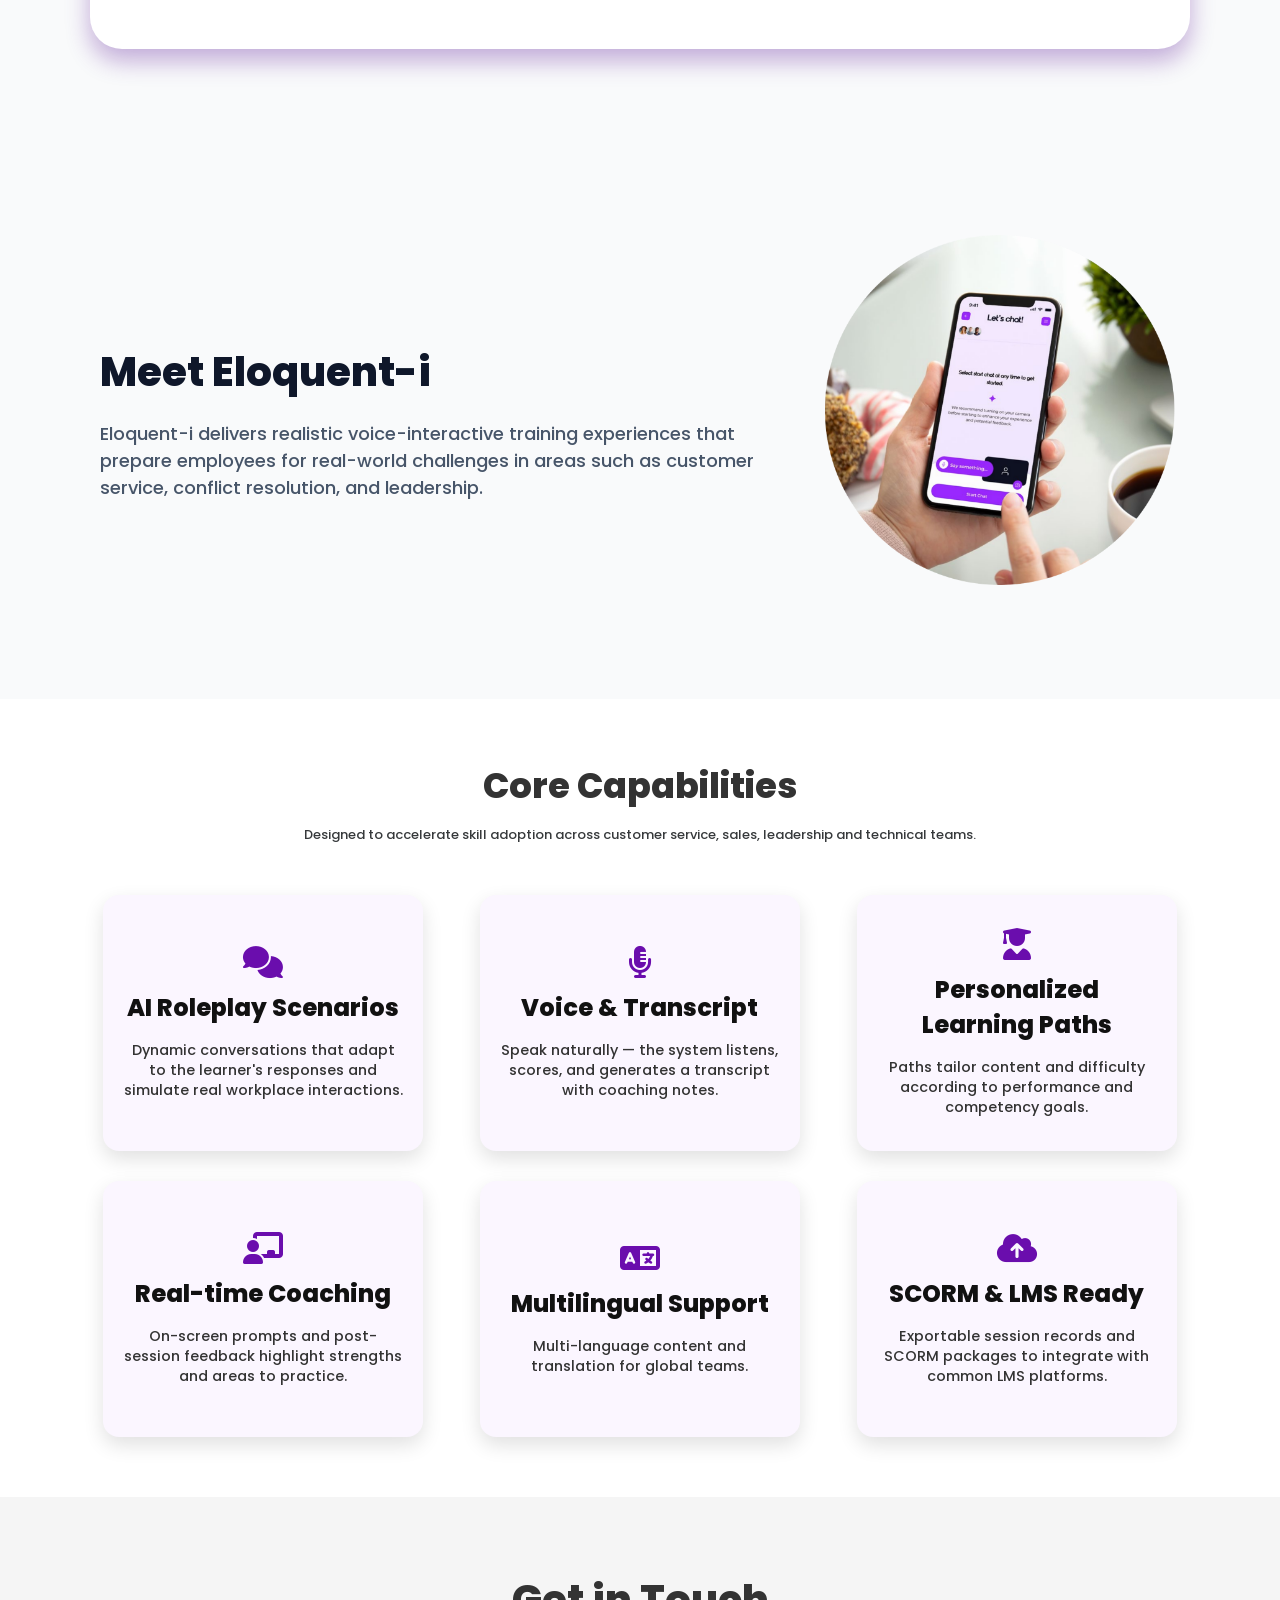
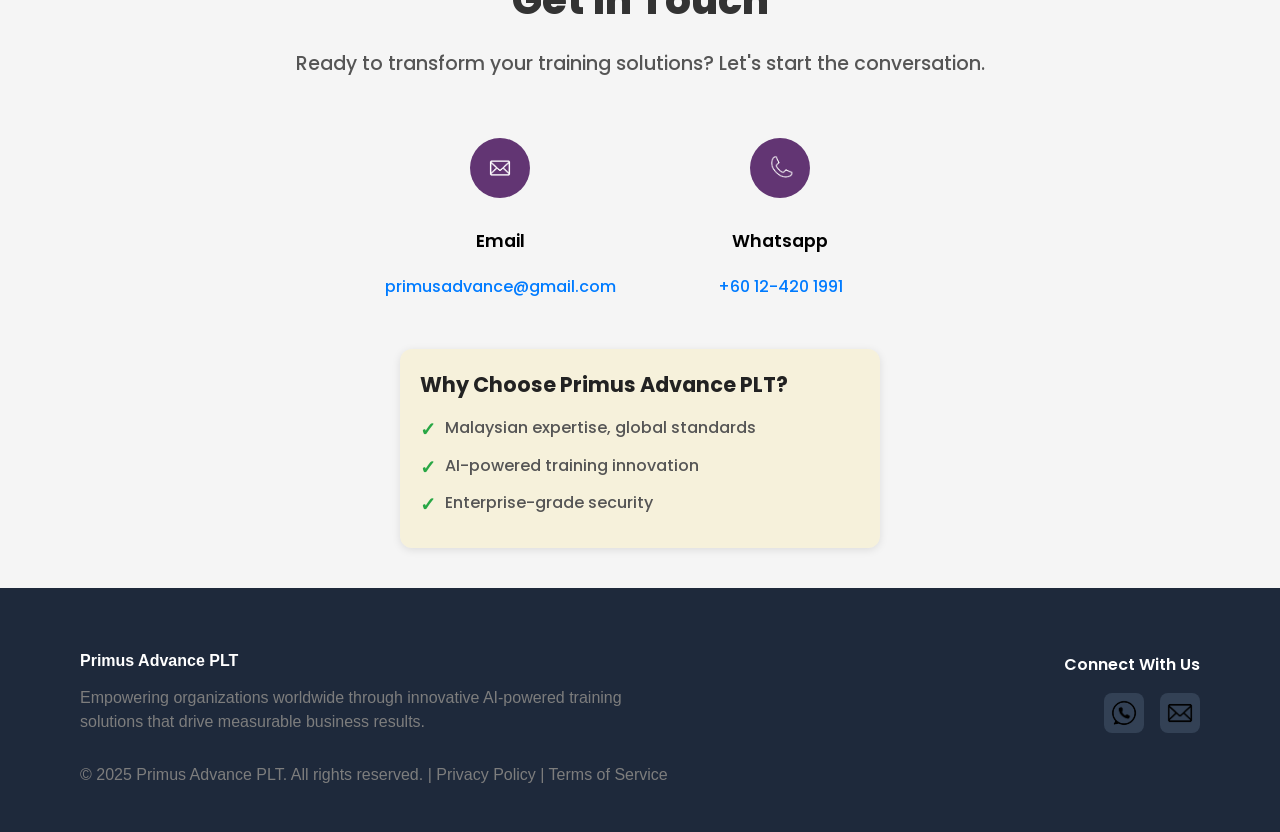
==== commit 57431096: "Updates" ====
--- a/index.html
+++ b/index.html
@@ -3,10 +3,11 @@
 <head>
     <meta charset="UTF-8">
     <meta name="viewport" content="width=device-width, initial-scale=1.0">
-    <title>Your Company - eLearning Solutions</title>
+    <title>Primus Advance</title>
     <link rel="stylesheet" href="home_styles.css">
     <link href="https://fonts.googleapis.com/css2?family=Poppins:wght@400;600&display=swap" rel="stylesheet">
     <link rel="stylesheet" href="https://cdnjs.cloudflare.com/ajax/libs/font-awesome/6.5.0/css/all.min.css">
+    <link rel="icon" type="image/png" href="Images/primus_logo_s.png">
 
 </head>
 <body>
@@ -34,8 +35,8 @@
   <!-- Hero Section -->
     <header id="home" class="hero">
         <div class="hero-content">
-            <h1>Simulated roleplay training powered by AI</h1>
-            <p>Provide realistic voice-enabled roleplay, instant coaching, and analytics to track skill growth and business impact</p>
+            <h1>Primus Advance</h1>
+            <p>Empowering organizations with AI-driven simulation training to enhance communication, decision-making, and performance</p>
             <a href="#product" class="btn-primary">Discover Our Solutions</a>
         </div>
     </header>
@@ -52,9 +53,10 @@
     <div class="content-block">
       <div class="content-inner">
         <div class="partner-info">
-          <div class="icon-circle">
-            <i class="ri-global-line"></i>
-          </div>
+          <div class="icon-circle" style="width:50px; height:50px; background:#33435c;">
+             <img src="Images/BYG_logo.png" alt="BYG Logo" style="width:100%; height:100%; border-radius:80%;">
+          </div>
+
           <div>
             <h3 class="partner-name">BYG Systems</h3>
             <p class="partner-tagline">Global Learning Technology Leader</p>
@@ -62,8 +64,8 @@
         </div>
 
         <p class="partner-text">
-          Through our collaboration with
-          <a target="_blank" rel="noopener noreferrer" href="https://bygsystems.com" class="partner-link">BYG Systems</a>, we deliver enterprise-grade training solutions that meet the highest industry standards while remaining accessible and user-friendly.
+          In partnership with
+          <a target="_blank" rel="noopener noreferrer" href="https://bygsystems.com" class="partner-link">BYG Systems</a>, we bring world-class e-learning innovations to Malaysia and Southeast Asia, delivering enterprise-grade training solutions while exploring advancements in robotics, automation, and emerging technologies to drive our clients’ growth.
         </p>
 
         <div class="testimonial">
@@ -107,7 +109,7 @@
                 <h2>Meet Eloquent-i</h2>
             </div>
             <div class="product-sub">
-                <p class="sub">Eloquent-i brings training to life through AI-powered conversations – smart, flexible and designed to deliver real impact at scale, without the limits of traditional learning.​</p>
+                <p class="sub"> Eloquent-i delivers realistic voice-interactive training experiences that prepare employees for real-world challenges in areas such as customer service, conflict resolution, and leadership.​</p>
             </div>
         </div>
        <div class="product-img-block">
@@ -189,7 +191,7 @@
             </i>
           </div>
             <h3 class="contact-item-title">Email</h3>
-            <a href="mailto:contact@primusadvance.com" class="contact-link">contact@primusadvance.com</a>
+            <a href="mailto:primusadvance@gmail.com" class="contact-link">primusadvance@gmail.com</a>
         </div>
 
         <!-- Phone -->
@@ -198,7 +200,7 @@
                 <img src="Images\Phone.png" alt="Phone Icon">
             </div>
             <h3 class="contact-item-title">Whatsapp</h3>
-            <a href="Images\Whatsapp.png" class="contact-link">+60 12-345 6789</a>
+            <a href="Images\Whatsapp.png" class="contact-link">+60 12-420 1991</a>
         </div>
       </div>
 
@@ -231,13 +233,10 @@
     <div class="footer-right">
       <h4 class="footer-title">Connect With Us</h4>
       <div class="social-links">
-        <a target="_blank" href="https://linkedin.com/company/primusadvance" aria-label="LinkedIn">
-          <img src="Images\LinkedIn.png" alt="LinkedIn" class="social-icon" />
-        </a>
-        <a target="_blank" href="https://wa.me/60123456789" aria-label="WhatsApp">
+        <a target="_blank" href="https://wa.me/60124201991" aria-label="WhatsApp">
           <img src="Images\Whatsapp.png" alt="WhatsApp" class="social-icon" />
         </a>
-        <a href="mailto:contact@primusadvance.com" aria-label="Email">
+        <a href="mailto:primusadvance@gmail.com" aria-label="Email">
           <img src="Images\Email.png" alt="Email" class="social-icon" />
         </a>
       </div>
--- a/home_styles.css
+++ b/home_styles.css
@@ -124,7 +124,7 @@
 }
 
 .hero h1 {
-  font-size: 4rem;
+  font-size: 5rem;
   margin-bottom: 15px;
 }
 
@@ -220,16 +220,11 @@
   font-family: 'Poppins', sans-serif;
 }
 
-.icon-circle {
-  background: linear-gradient(135deg, #6a0dad 0%, #ffcc00 100%); /* Purple to Yellow gradient */
-  color: white;
-  border-radius: 1rem;
-  width: 64px;
-  height: 64px;
-  display: flex;
-  align-items: center;
-  justify-content: center;
-  font-size: 1.75rem;
+.icon-circle img {
+  width: 40px;         /* adjust as needed */
+  height: 40px;        /* adjust as needed */
+  border-radius: 50%;  /* makes it circular */
+  object-fit: cover;   /* ensures it fills the circle nicely */
 }
 
 .partner-name {
@@ -335,7 +330,7 @@
   right: -12px;
   background: white;
   border-radius: 1rem;
-  border: 1px solid #d8b600; /* yellowish border */
+  border: 1px solid #3c2a5e; /* yellowish border */
   padding: 0.75rem 1rem;
   display: flex;
   align-items: center;
@@ -346,7 +341,7 @@
 .pulse {
   width: 12px;
   height: 12px;
-  background-color: #ffcc00; /* yellow pulse */
+  background-color: #4cb24c; /* yellow pulse */
   border-radius: 50%;
   animation: pulse 2s infinite;
 }
@@ -610,6 +605,7 @@
   font-size: 1.3rem;
   font-weight: 700;
   color: #222;
+
 }
 
 .why-choose-list {
@@ -625,6 +621,7 @@
   margin-bottom: 12px;
   position: relative;
   padding-left: 25px;
+
 }
 
 .why-choose-list li::before {
@@ -664,7 +661,7 @@
 }
 
 .footer-bottom  {
-    margin: -1rem 3rem 2rem 3rem;
+    margin: -1rem 3rem -2rem 3rem;
   }
 
 .footer-left {
@@ -766,7 +763,7 @@
 
   /* Hero text size smaller */
   .hero h1 {
-    font-size: 3rem;
+    font-size: 3.2rem;
   }
   .hero p {
     font-size: 0.9rem;
@@ -826,7 +823,7 @@
 
   /* Hero text smaller */
   .hero h1 {
-    font-size: 2.5rem;
+    font-size: 2.6rem;
   }
   .hero p {
     font-size: 0.85rem;
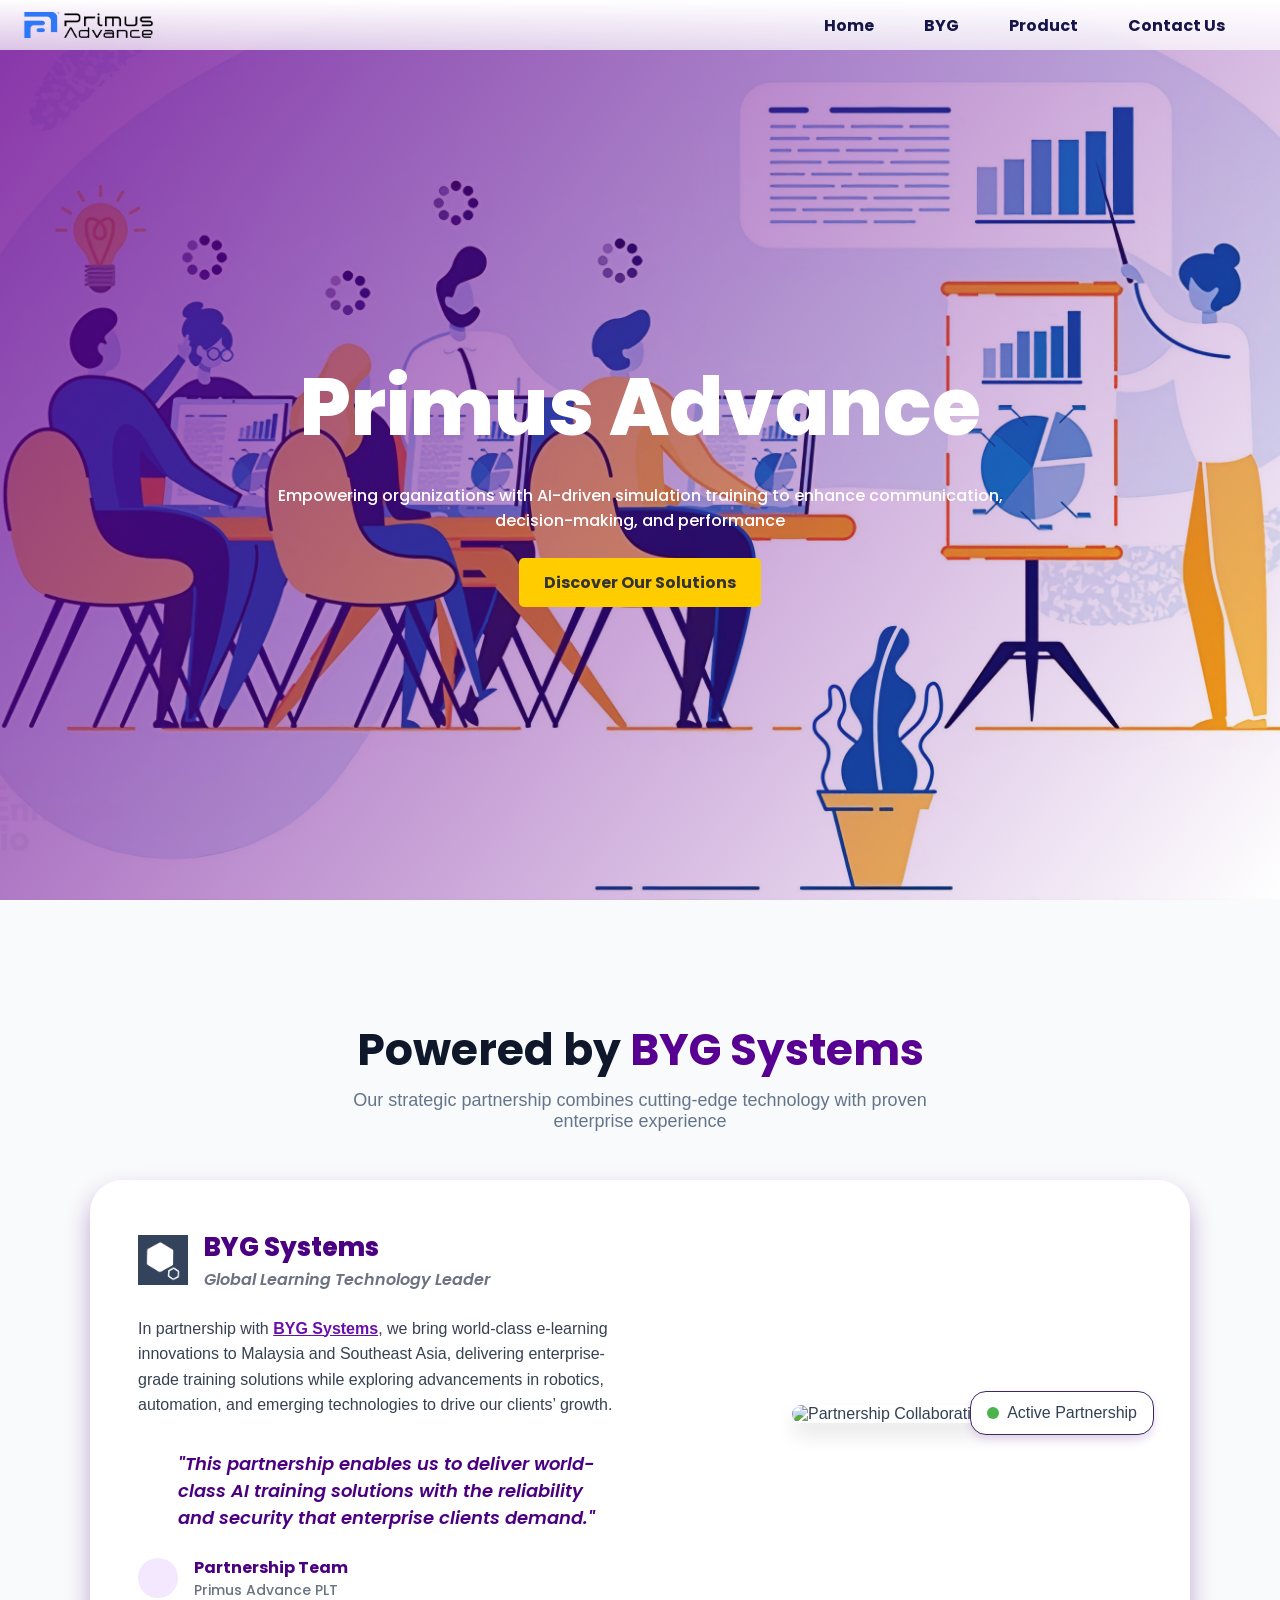
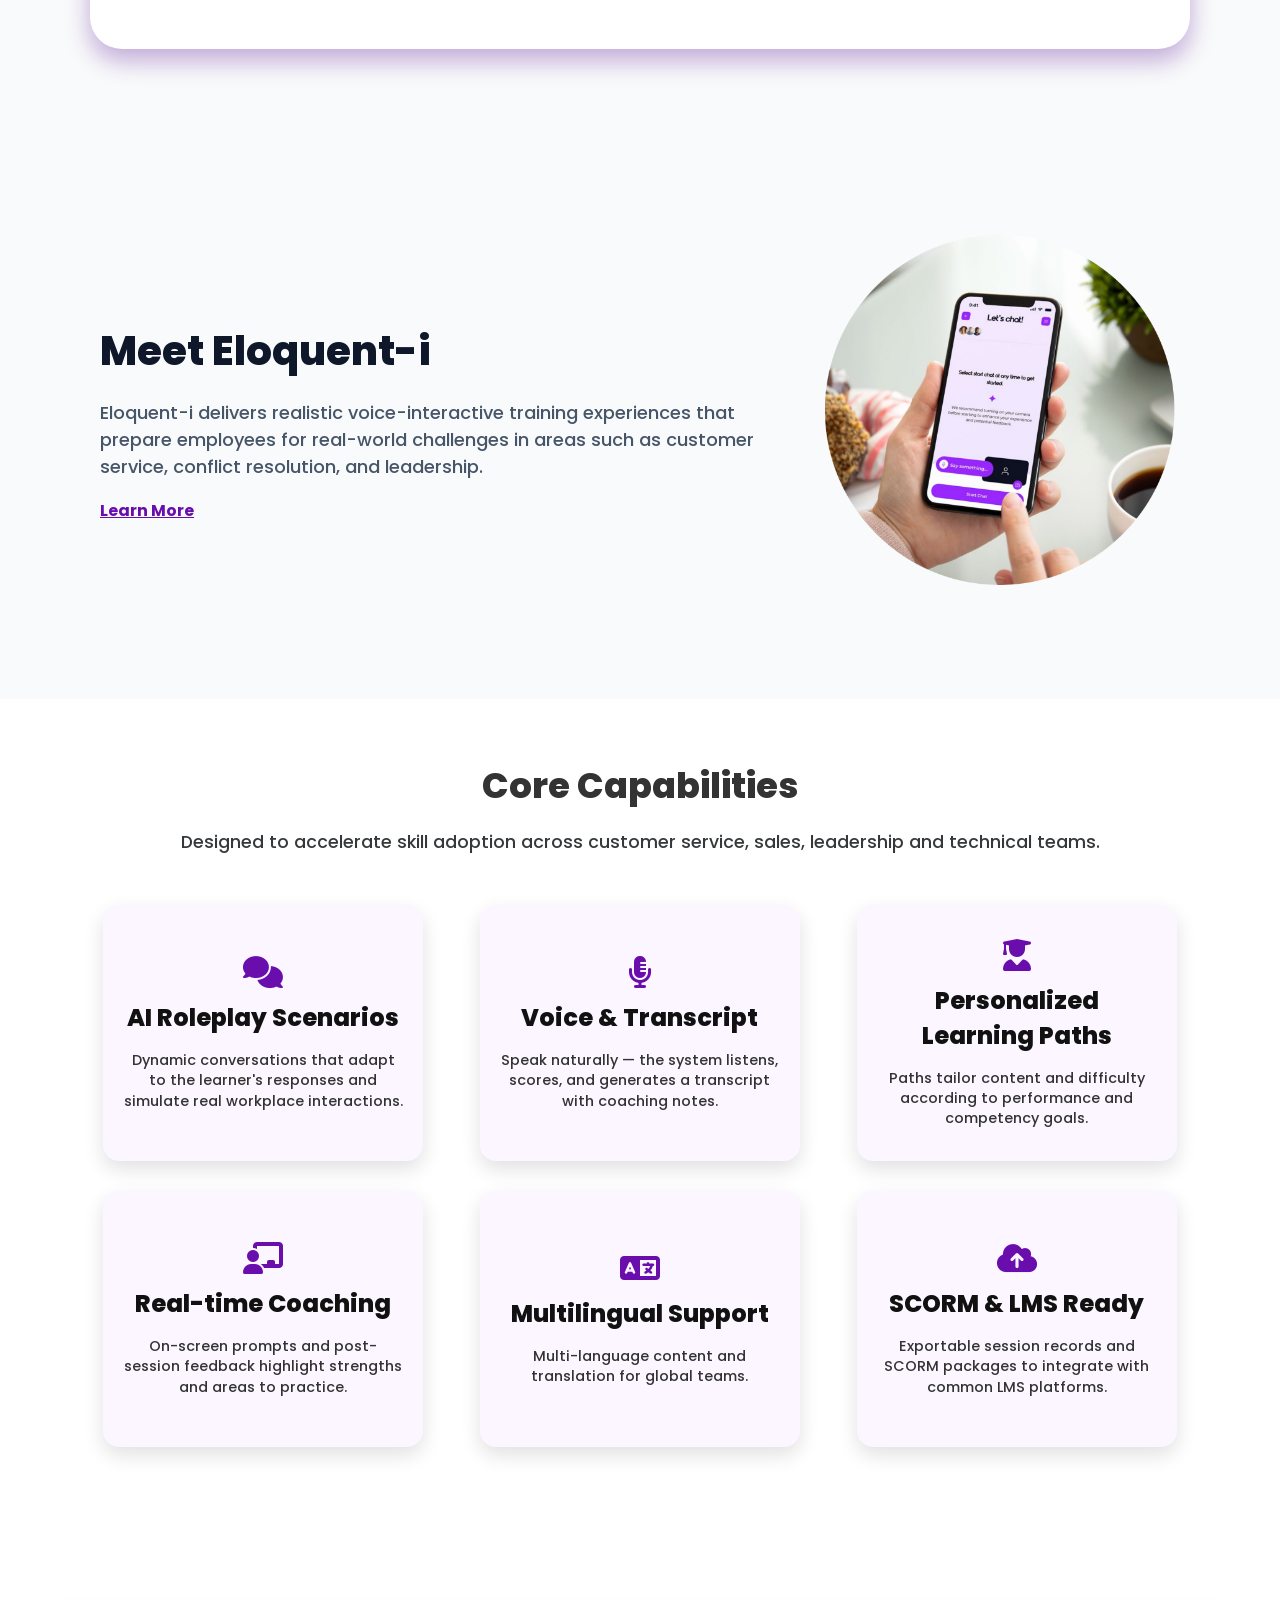
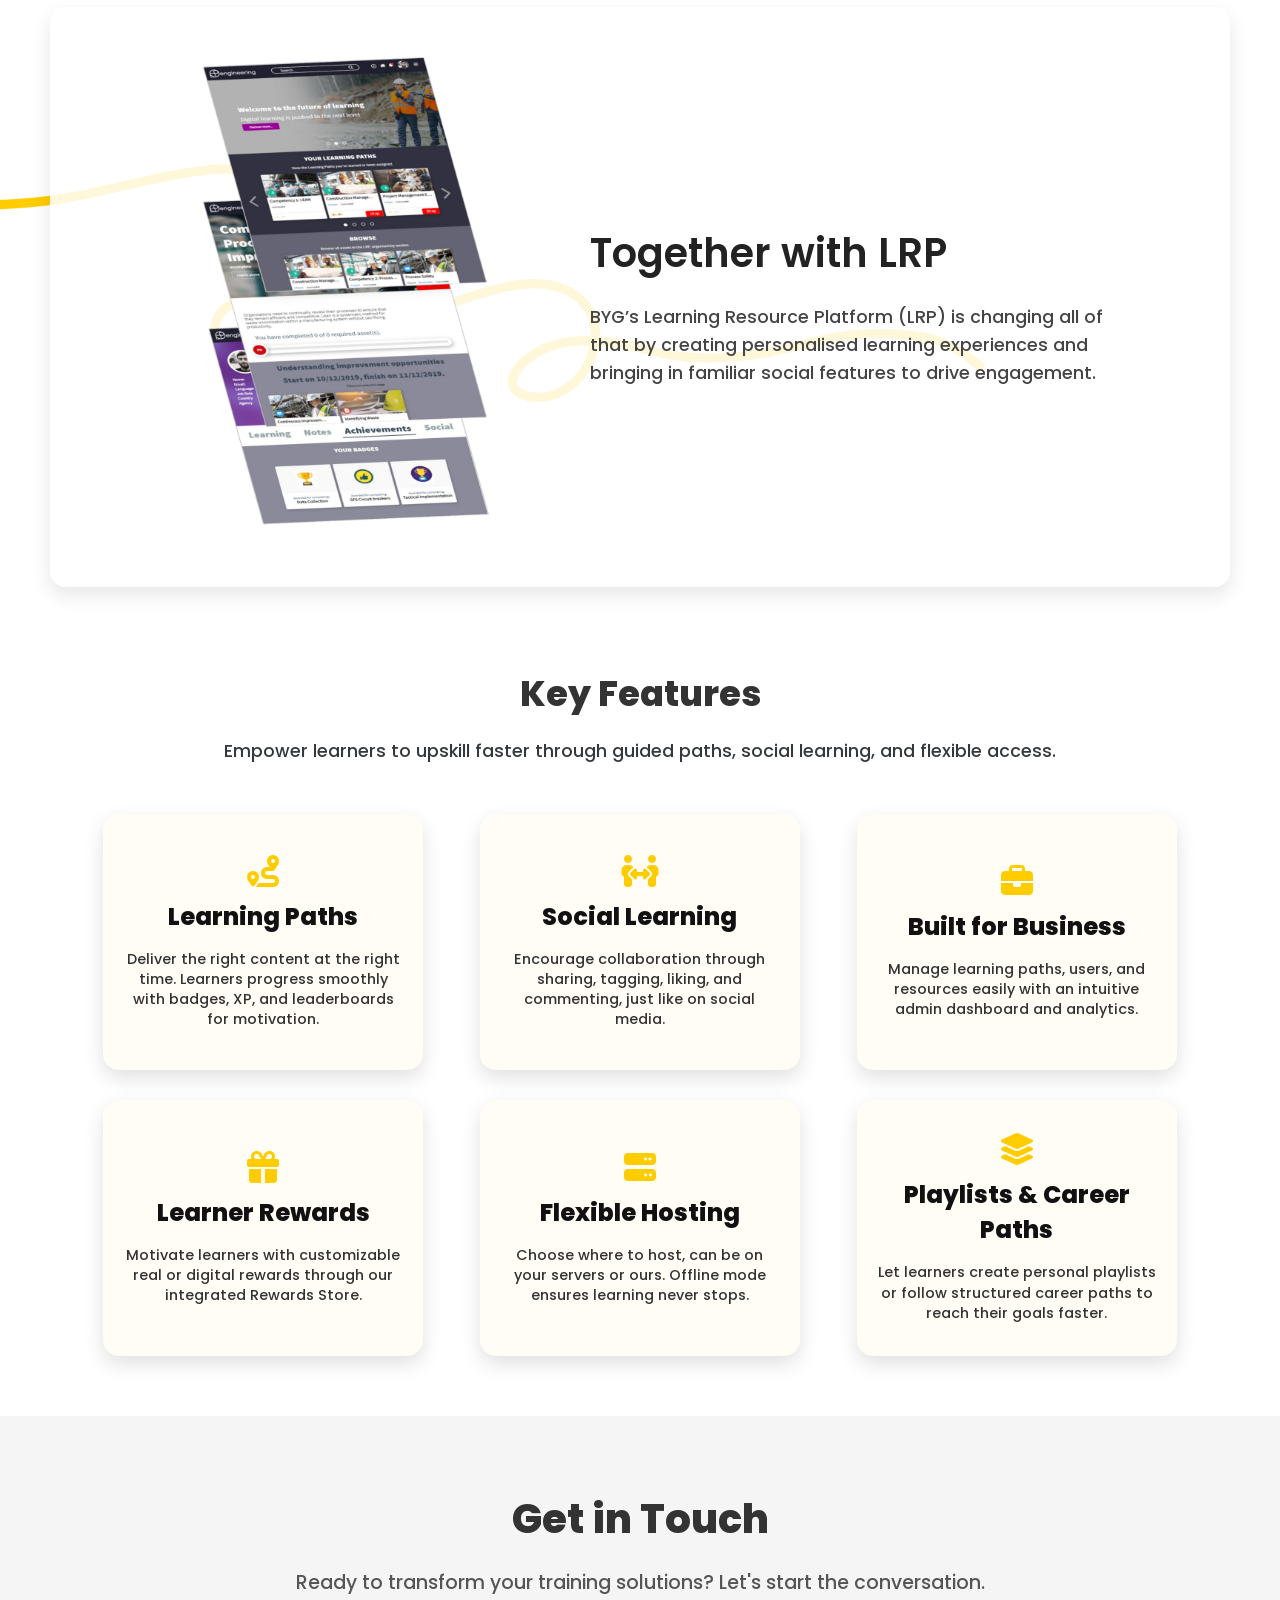
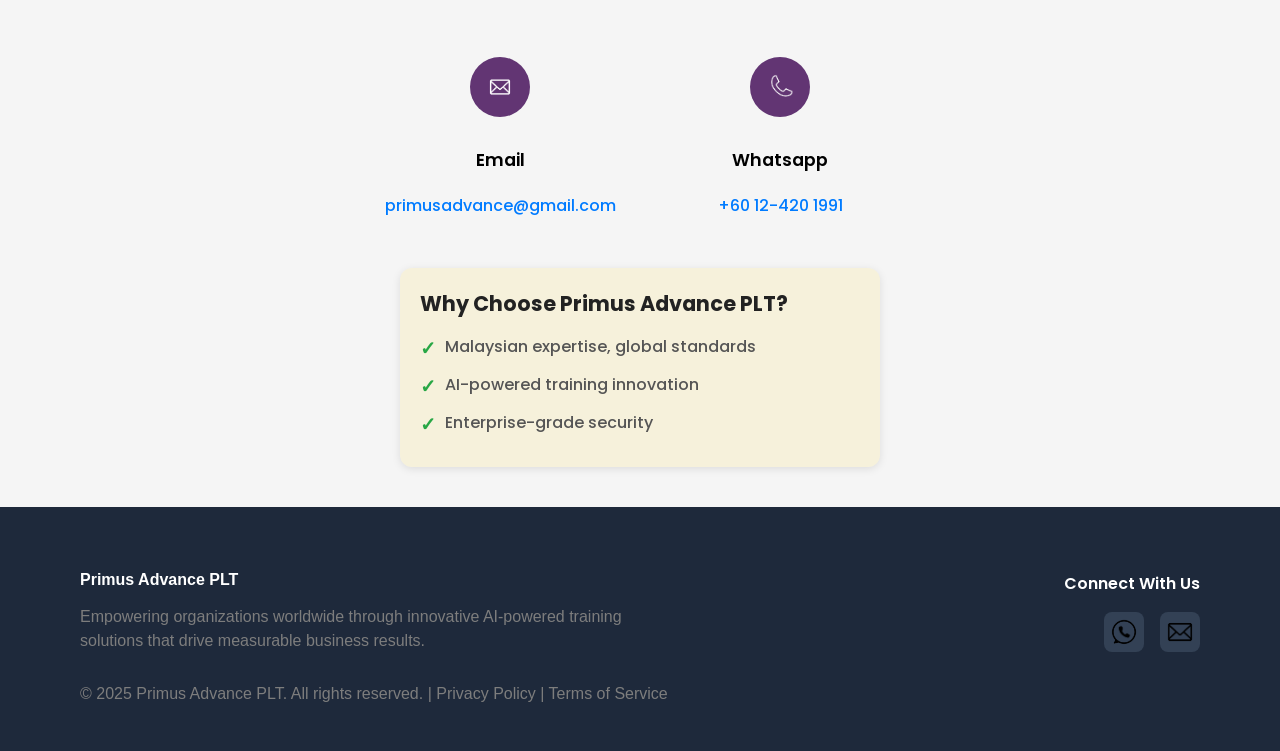
==== commit 24f6833e: "Update" ====
--- a/index.html
+++ b/index.html
@@ -1,13 +1,25 @@
 <!DOCTYPE html>
 <html lang="en">
 <head>
-    <meta charset="UTF-8">
-    <meta name="viewport" content="width=device-width, initial-scale=1.0">
-    <title>Primus Advance</title>
-    <link rel="stylesheet" href="home_styles.css">
-    <link href="https://fonts.googleapis.com/css2?family=Poppins:wght@400;600&display=swap" rel="stylesheet">
-    <link rel="stylesheet" href="https://cdnjs.cloudflare.com/ajax/libs/font-awesome/6.5.0/css/all.min.css">
-    <link rel="icon" type="image/png" href="Images/primus_logo_s.png">
+<meta charset="UTF-8">
+<meta name="viewport" content="width=device-width, initial-scale=1.0">
+
+<title>Primus Advance</title>
+
+<!-- ✅ Important for SEO -->
+<meta name="description" content="Primus Advance provides innovative training and learning solutions, helping organizations grow with AI, automation, and future-ready technologies.">
+
+<!-- ✅ Helps Google understand your site -->
+<meta name="keywords" content="Primus Advance, AI training, corporate learning, automation, Malaysia, technology solutions">
+
+<!-- ✅ Makes sure search engines can index -->
+<meta name="robots" content="index, follow">
+
+<!-- ✅ Your existing styles and resources -->
+<link rel="stylesheet" href="home_styles.css">
+<link href="https://fonts.googleapis.com/css2?family=Poppins:wght@400;600&display=swap" rel="stylesheet">
+<link rel="stylesheet" href="https://cdnjs.cloudflare.com/ajax/libs/font-awesome/6.5.0/css/all.min.css">
+<link rel="icon" type="image/png" href="Images/primus_logo_s.png">
 
 </head>
 <body>
@@ -110,6 +122,9 @@
             </div>
             <div class="product-sub">
                 <p class="sub"> Eloquent-i delivers realistic voice-interactive training experiences that prepare employees for real-world challenges in areas such as customer service, conflict resolution, and leadership.​</p>
+               <p class="partner-text">
+                 <a target="_blank" rel="noopener noreferrer" href="http://www.eloquent-i.com" class="partner-link">Learn More</a>
+               </p>
             </div>
         </div>
        <div class="product-img-block">
@@ -167,6 +182,96 @@
     </div>
   </div>
 </section>
+
+
+<!-- Product (LRP) Section -->
+<section id="product-lrp" class="lrp-section">
+  <div class="lrp-container">
+    <div class="lrp-image">
+      <img src="Images/LRP.png" alt="LRP">
+    </div>
+    <div class="lrp-description">
+      <h2 class="lrp-title">Together with LRP</h2>
+      <p class="lrp-text">
+        BYG’s Learning Resource Platform (LRP) is changing all of that by creating personalised
+        learning experiences and bringing in familiar social features to drive engagement.
+      </p>
+    </div>
+  </div>
+</section>
+
+
+
+
+<!-- LRP Key Features Section -->
+<section id="lrp-features" class="section lrp-features">
+  <div class="container">
+    <div class="lrp-features-head">
+      <h2>Key Features</h2>
+      <p class="sub">
+        Empower learners to upskill faster through guided paths, social learning, and flexible access.
+      </p>
+    </div>
+
+    <div class="lrp-features-grid">
+      <!-- Learning Paths -->
+      <article class="lrp-feature-card">
+        <i class="fa-solid fa-route icon"></i>
+        <h3>Learning Paths</h3>
+        <p>
+          Deliver the right content at the right time. Learners progress smoothly with badges, XP, and leaderboards for motivation.
+        </p>
+      </article>
+
+      <!-- Social Learning -->
+      <article class="lrp-feature-card">
+        <i class="fa-solid fa-people-arrows icon"></i>
+        <h3>Social Learning</h3>
+        <p>
+          Encourage collaboration through sharing, tagging, liking, and commenting, just like on social media.
+        </p>
+      </article>
+
+      <!-- Built for Business -->
+      <article class="lrp-feature-card">
+        <i class="fa-solid fa-briefcase icon"></i>
+        <h3>Built for Business</h3>
+        <p>
+          Manage learning paths, users, and resources easily with an intuitive admin dashboard and analytics.
+        </p>
+      </article>
+
+      <!-- Learner Rewards -->
+      <article class="lrp-feature-card">
+        <i class="fa-solid fa-gift icon"></i>
+        <h3>Learner Rewards</h3>
+        <p>
+          Motivate learners with customizable real or digital rewards through our integrated Rewards Store.
+        </p>
+      </article>
+
+      <!-- Flexible Hosting -->
+      <article class="lrp-feature-card">
+        <i class="fa-solid fa-server icon"></i>
+        <h3>Flexible Hosting</h3>
+        <p>
+          Choose where to host, can be on your servers or ours. Offline mode ensures learning never stops.
+        </p>
+      </article>
+
+      <!-- Playlists & Career Paths -->
+      <article class="lrp-feature-card">
+        <i class="fa-solid fa-layer-group icon"></i>
+        <h3>Playlists & Career Paths</h3>
+        <p>
+          Let learners create personal playlists or follow structured career paths to reach their goals faster.
+        </p>
+      </article>
+    </div>
+  </div>
+</section>
+
+
 
 
   <!-- Contact Section -->
@@ -200,7 +305,7 @@
                 <img src="Images\Phone.png" alt="Phone Icon">
             </div>
             <h3 class="contact-item-title">Whatsapp</h3>
-            <a href="Images\Whatsapp.png" class="contact-link">+60 12-420 1991</a>
+            <a href="https://wa.me/60124201991" class="contact-link">+60 12-420 1991</a>
         </div>
       </div>
 
--- a/home_styles.css
+++ b/home_styles.css
@@ -383,6 +383,7 @@
 
 .product-head h2 {
   font-size: 2.5rem;
+  margin-left: ;
   margin-bottom: 0.75rem;
   color: #0f172a;
 }
@@ -422,8 +423,8 @@
 .service_head{
   margin: 0px 15px 50px 15px
 }
-.services h2{font-size:35px;margin:0 0 6px;text-align: center;}
-.sub{color:var(--muted);margin-bottom:18px;text-align: center;font-size: small;}
+.services h2{font-size:2.2rem;margin:0 0 6px;text-align: center;}
+.sub{color:var(--muted);margin-bottom:18px;text-align: center;font-size:1.1rem;}
 .features-grid {
   display: grid;
   grid-template-columns: repeat(3, 1fr);
@@ -586,6 +587,160 @@
   text-decoration: underline;
 }
 
+/* LRP Section */
+.lrp-section {
+  background: url("Images/Background.png") no-repeat center center/cover;
+  padding-top: 100px;
+  display: flex;
+  justify-content: center;
+  align-items: center;
+}
+
+.lrp-container {
+  display: flex;
+  align-items: center;
+  justify-content: center;
+  gap: 50px;
+  max-width: 1100px;
+  width: 100%;
+  background-color: rgba(255, 255, 255, 0.85);
+  border-radius: 16px;
+  padding: 40px;
+  box-shadow: 0 8px 20px rgba(0, 0, 0, 0.1);
+}
+
+.lrp-image img {
+  width: 100%;
+  max-width: 400px;
+  height: auto;
+  border-radius: 12px;
+  display: block;
+}
+
+.lrp-description {
+  max-width: 550px;
+  text-align: left;
+}
+
+.lrp-title {
+  font-size: 2.5rem;
+  color: #222;
+  margin-bottom: 20px;
+  font-weight: 600;
+}
+
+.lrp-text {
+  font-size: 1.1rem;
+  line-height: 1.6;
+  color: #444;
+}
+
+/* Responsive Design */
+@media (max-width: 900px) {
+  .lrp-container {
+    flex-direction: column;
+    text-align: center;
+    padding: 30px;
+  }
+
+  .lrp-description {
+    text-align: center;
+  }
+
+  .lrp-image img {
+    max-width: 300px;
+  }
+
+  .lrp-title {
+    font-size: 1.6rem;
+  }
+
+  .lrp-text {
+    font-size: 1rem;
+  }
+}
+
+/* ===== LRP Key Features Section ===== */
+.lrp-features-head {
+  padding-top: 20px;
+  margin: 0px 15px 50px 15px;
+}
+
+.lrp-features h2 {
+  font-size: 2.2rem;
+  margin: 0 0 6px;
+  text-align: center;
+}
+
+.lrp-features .sub {
+  color: var(--muted);
+  margin-bottom: 18px;
+  text-align: center;
+  font-size: 1.1rem;
+}
+
+.lrp-features-grid {
+  display: grid;
+  grid-template-columns: repeat(3, 1fr);
+  gap: 30px;
+  justify-items: center;
+}
+
+/* Tablet */
+@media (max-width: 1024px) {
+  .lrp-features-grid {
+    grid-template-columns: repeat(2, 1fr);
+  }
+}
+
+/* Phone */
+@media (max-width: 640px) {
+  .lrp-features-grid {
+    grid-template-columns: 1fr;
+  }
+}
+
+.lrp-feature-card {
+  width: 280px;
+  aspect-ratio: 1 / 0.7;
+  background: #fffdf5;
+  border-radius: 16px;
+  box-shadow: 0 8px 20px rgba(0, 0, 0, 0.12);
+  padding: 30px 20px;
+  display: flex;
+  flex-direction: column;
+  justify-content: center;
+  align-items: center;
+  text-align: center;
+  user-select: none;
+  cursor: default;
+  transition: box-shadow 0.3s ease, transform 0.3s ease, background 0.3s ease;
+}
+
+.lrp-feature-card:hover {
+  background: linear-gradient(127deg, rgba(255, 204, 0, 0.2), rgba(255, 245, 200, 0.6));
+  box-shadow: 0 12px 28px rgba(0, 0, 0, 0.2);
+  transform: translateY(-8px);
+}
+
+.lrp-feature-card .icon {
+  font-size: 2rem;
+  color: #ffcc00; /* Updated gold tone */
+  margin-bottom: 12px;
+}
+
+.lrp-feature-card h3 {
+  margin: 0 0 15px 0;
+  font-size: 1.5rem;
+  color: #111;
+}
+
+.lrp-feature-card p {
+  margin: 0;
+  font-size: 0.9rem;
+  color: #333;
+  line-height: 1.4;
+}
 
 
 /* Bottom: Why choose card */
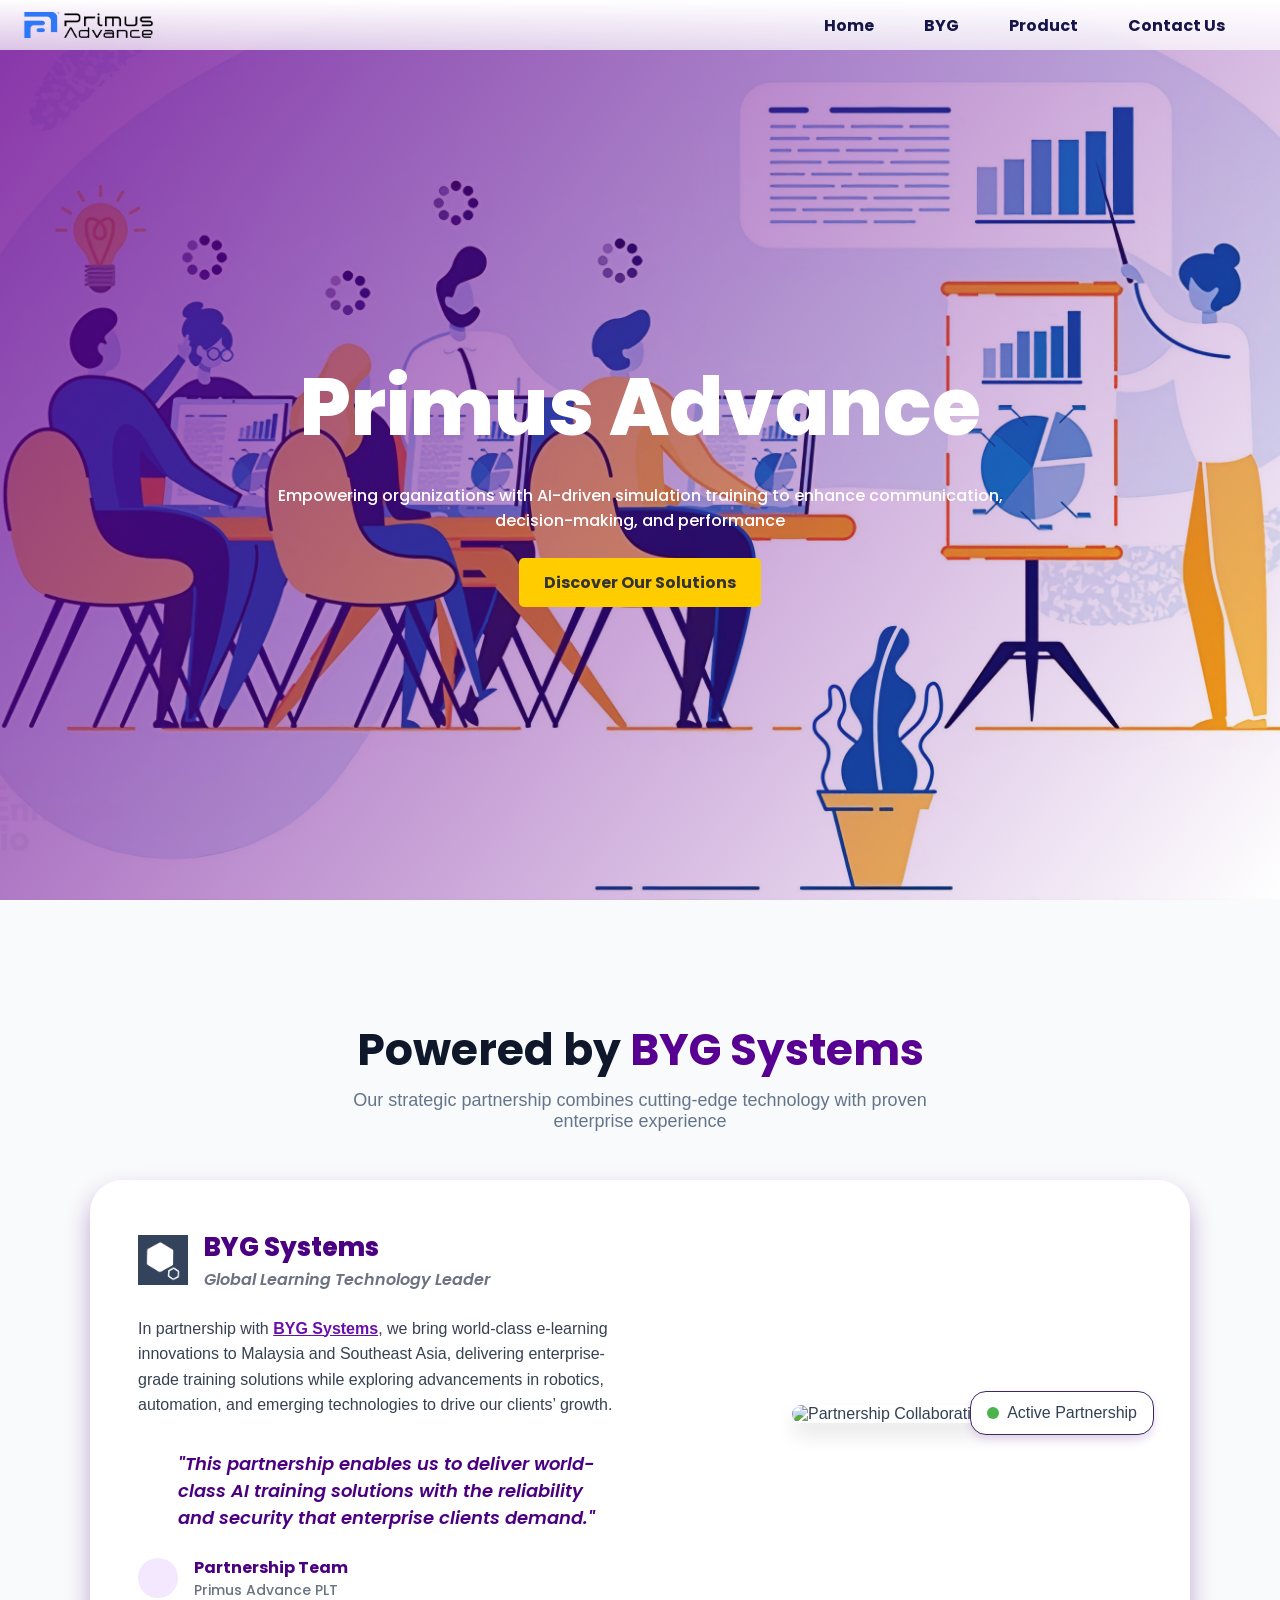
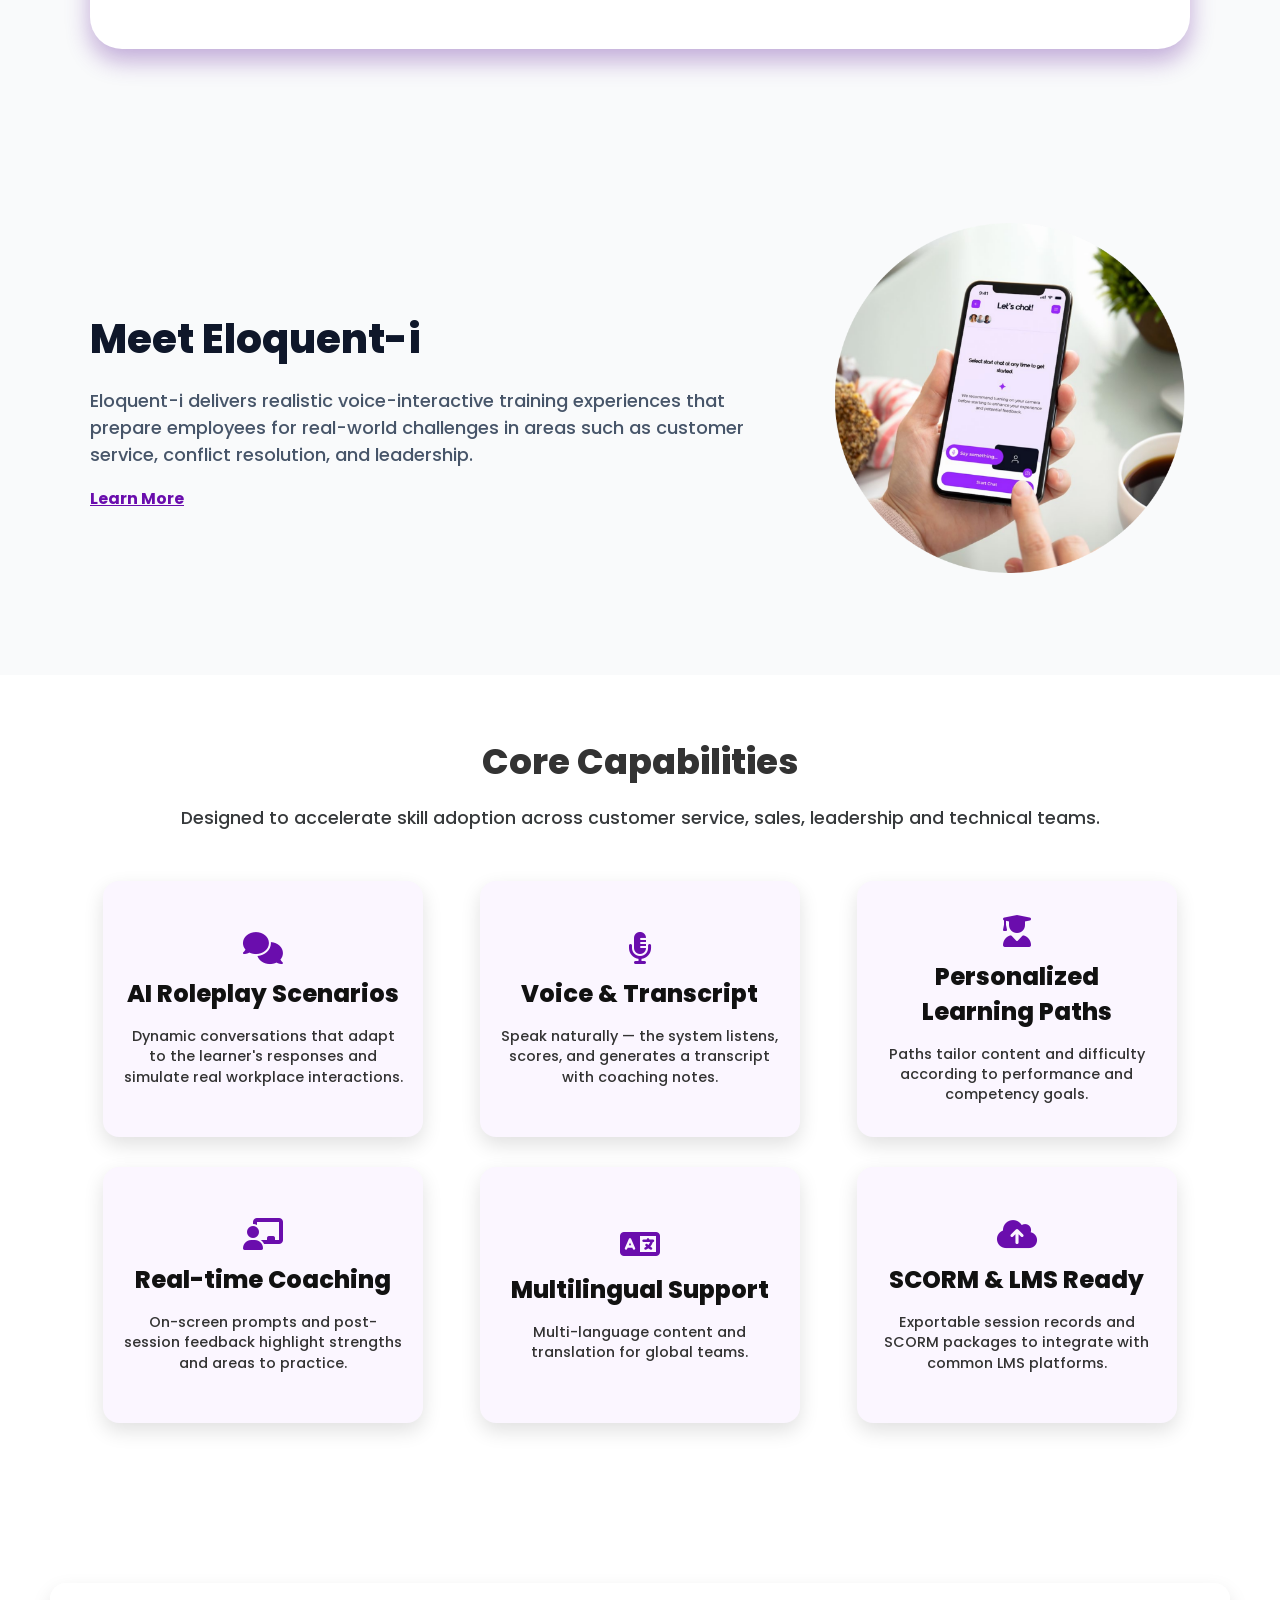
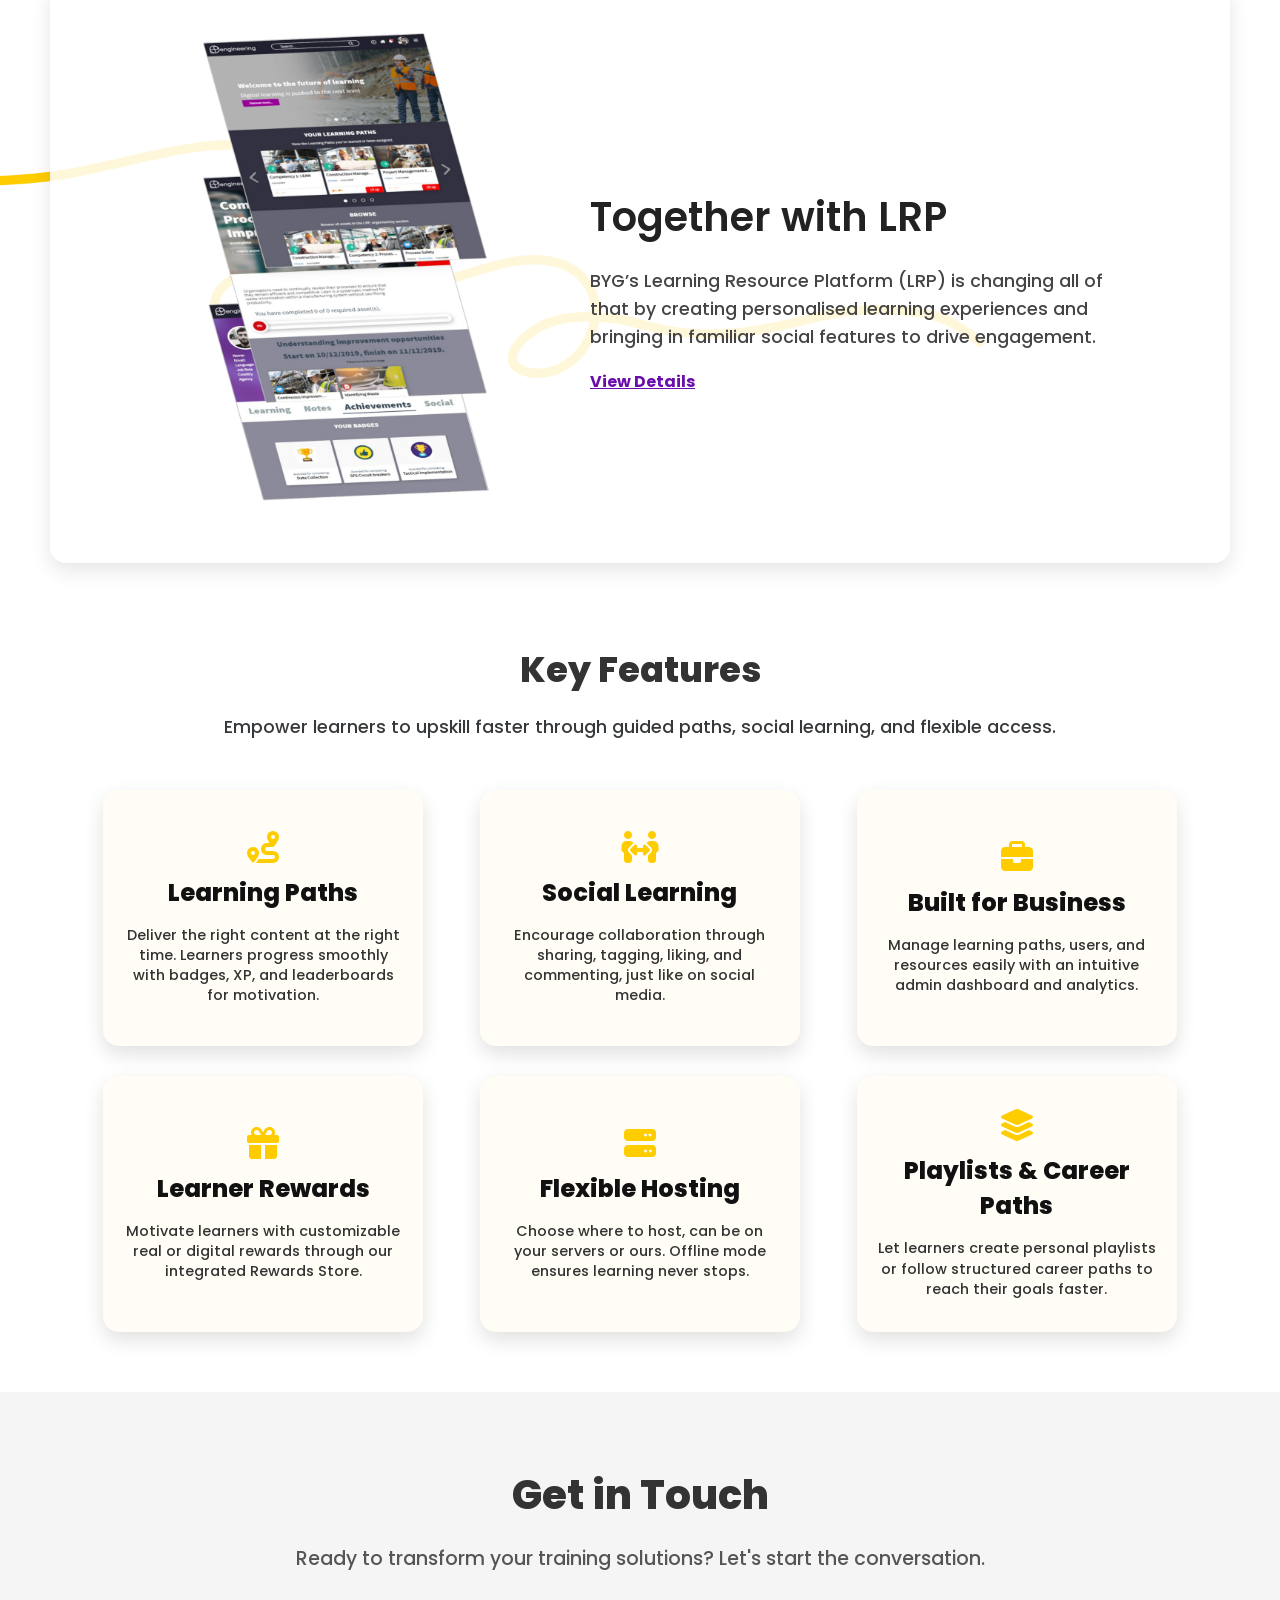
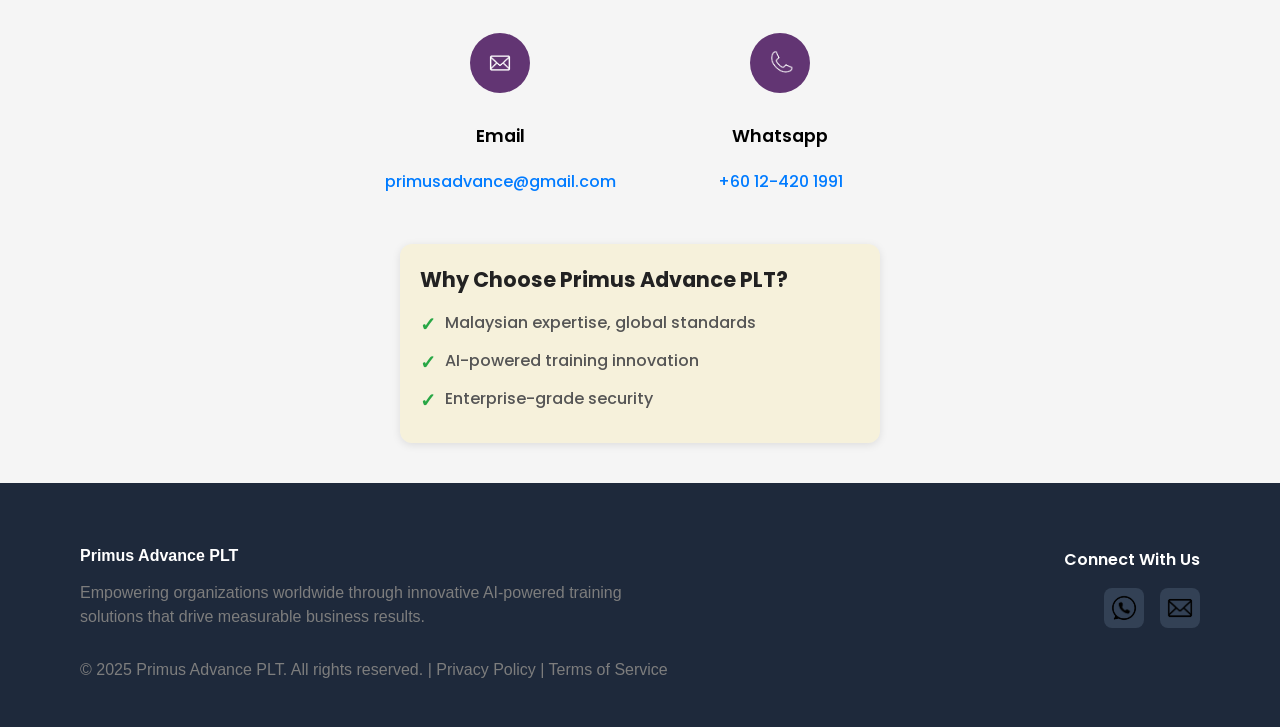
==== commit e16d0b89: "Doone" ====
--- a/index.html
+++ b/index.html
@@ -196,11 +196,11 @@
         BYG’s Learning Resource Platform (LRP) is changing all of that by creating personalised
         learning experiences and bringing in familiar social features to drive engagement.
       </p>
-    </div>
-  </div>
-</section>
-
-
+      <a href="Documents/LRP - Brochure - 2025.pdf" target="_blank" class="partner-link">View Details</a>
+    </div>
+    </div>
+  </div>
+</section>
 
 
 <!-- LRP Key Features Section -->
--- a/home_styles.css
+++ b/home_styles.css
@@ -359,22 +359,27 @@
 }
 
 .product.section {
-  height: 50vh; /* half viewport height */
-  display: flex;
-  align-items: center; /* vertically center content */
-  background: #f9fafb; /* light background for contrast */
-  color: #1f2937; /* dark slate */
-}
+  min-height: 50vh;          /* ✅ Fix: avoid Safari misalignment */
+  display: flex;
+  align-items: center;        /* keep vertical centering */
+  justify-content: center;    /* ✅ helps keep both sides balanced */
+  background: #f9fafb;
+  color: #1f2937;
+  padding: 3rem 0;            /* ✅ adds breathing space top/bottom */
+}
+
 
 .product .container {
   display: flex;
+  align-items: center;
+  justify-content: space-between;  /* ✅ keeps image + text evenly aligned */
   width: 90%;
   max-width: 1100px;
   margin: 0 auto;
   gap: 2rem;
-  height: 100%;
-  align-items: center;
-}
+}
+
+
 
 /* Description on the left */
 .product-descript {
